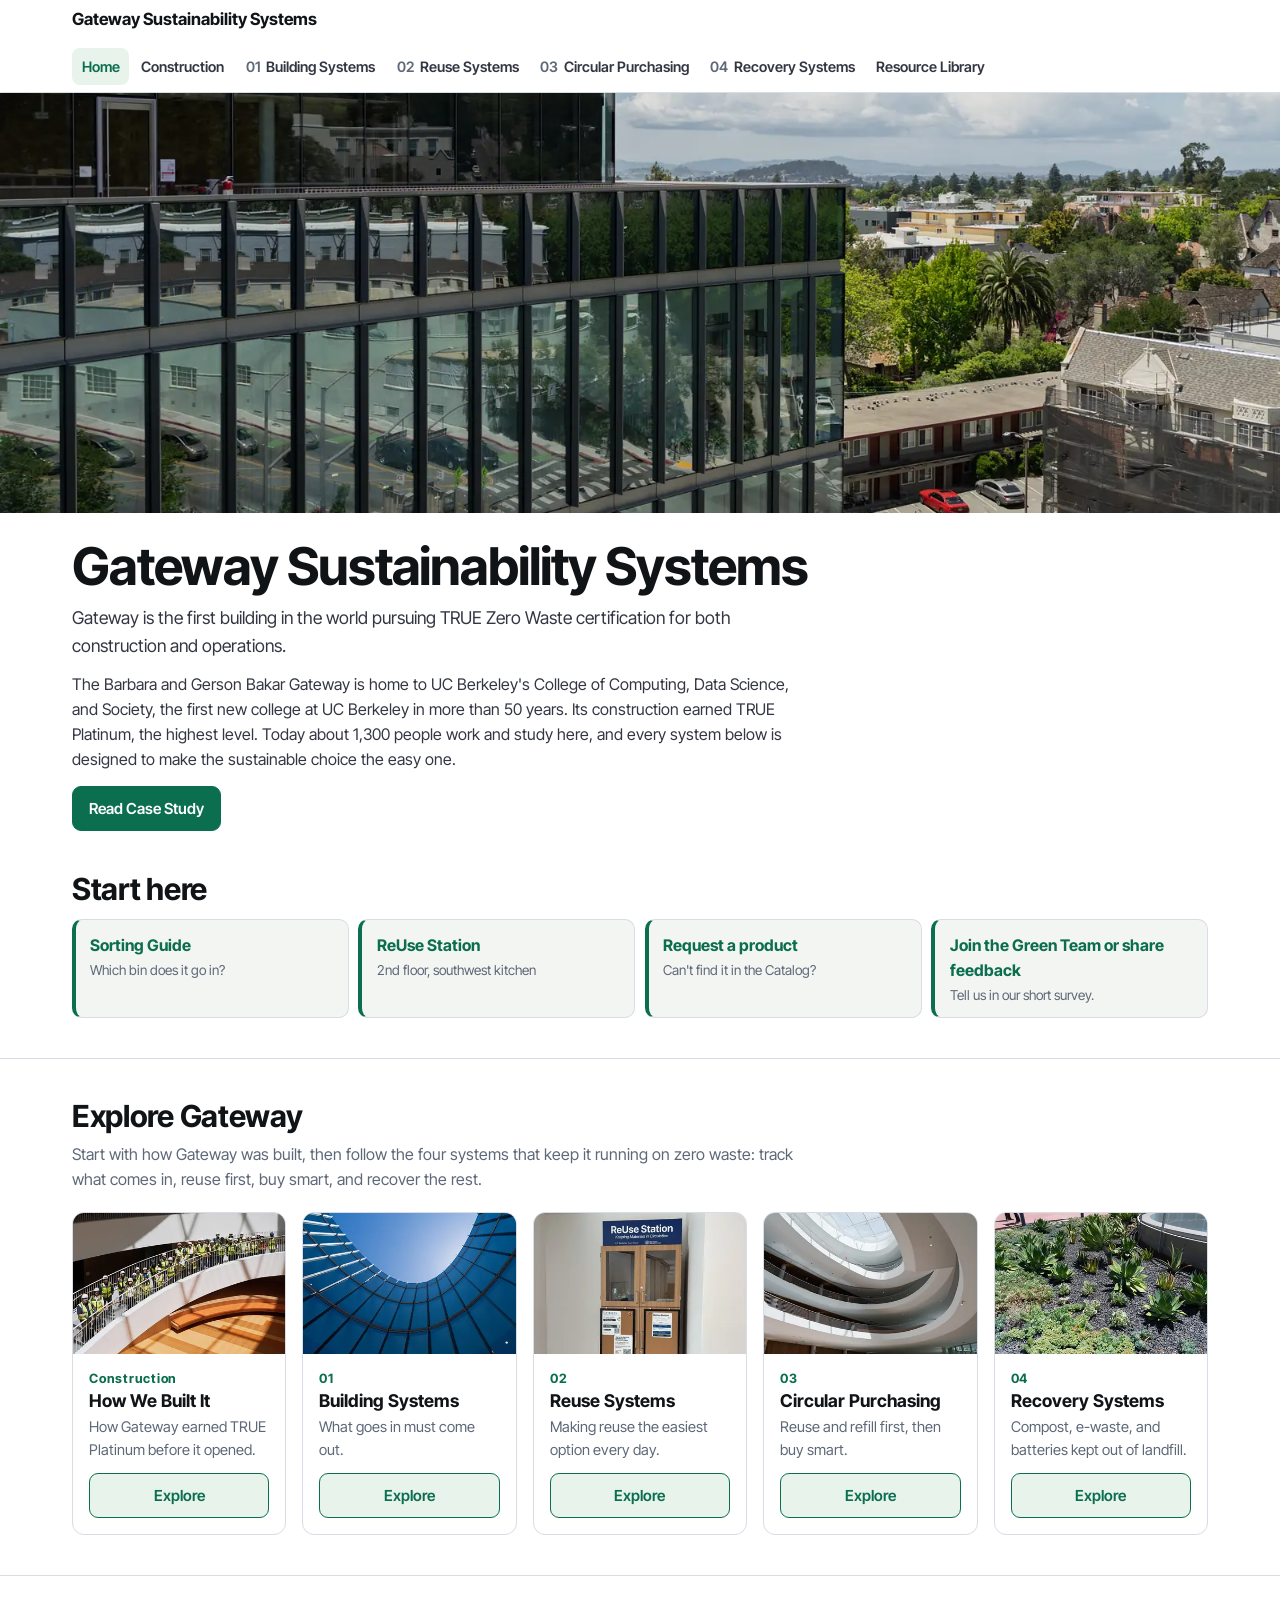
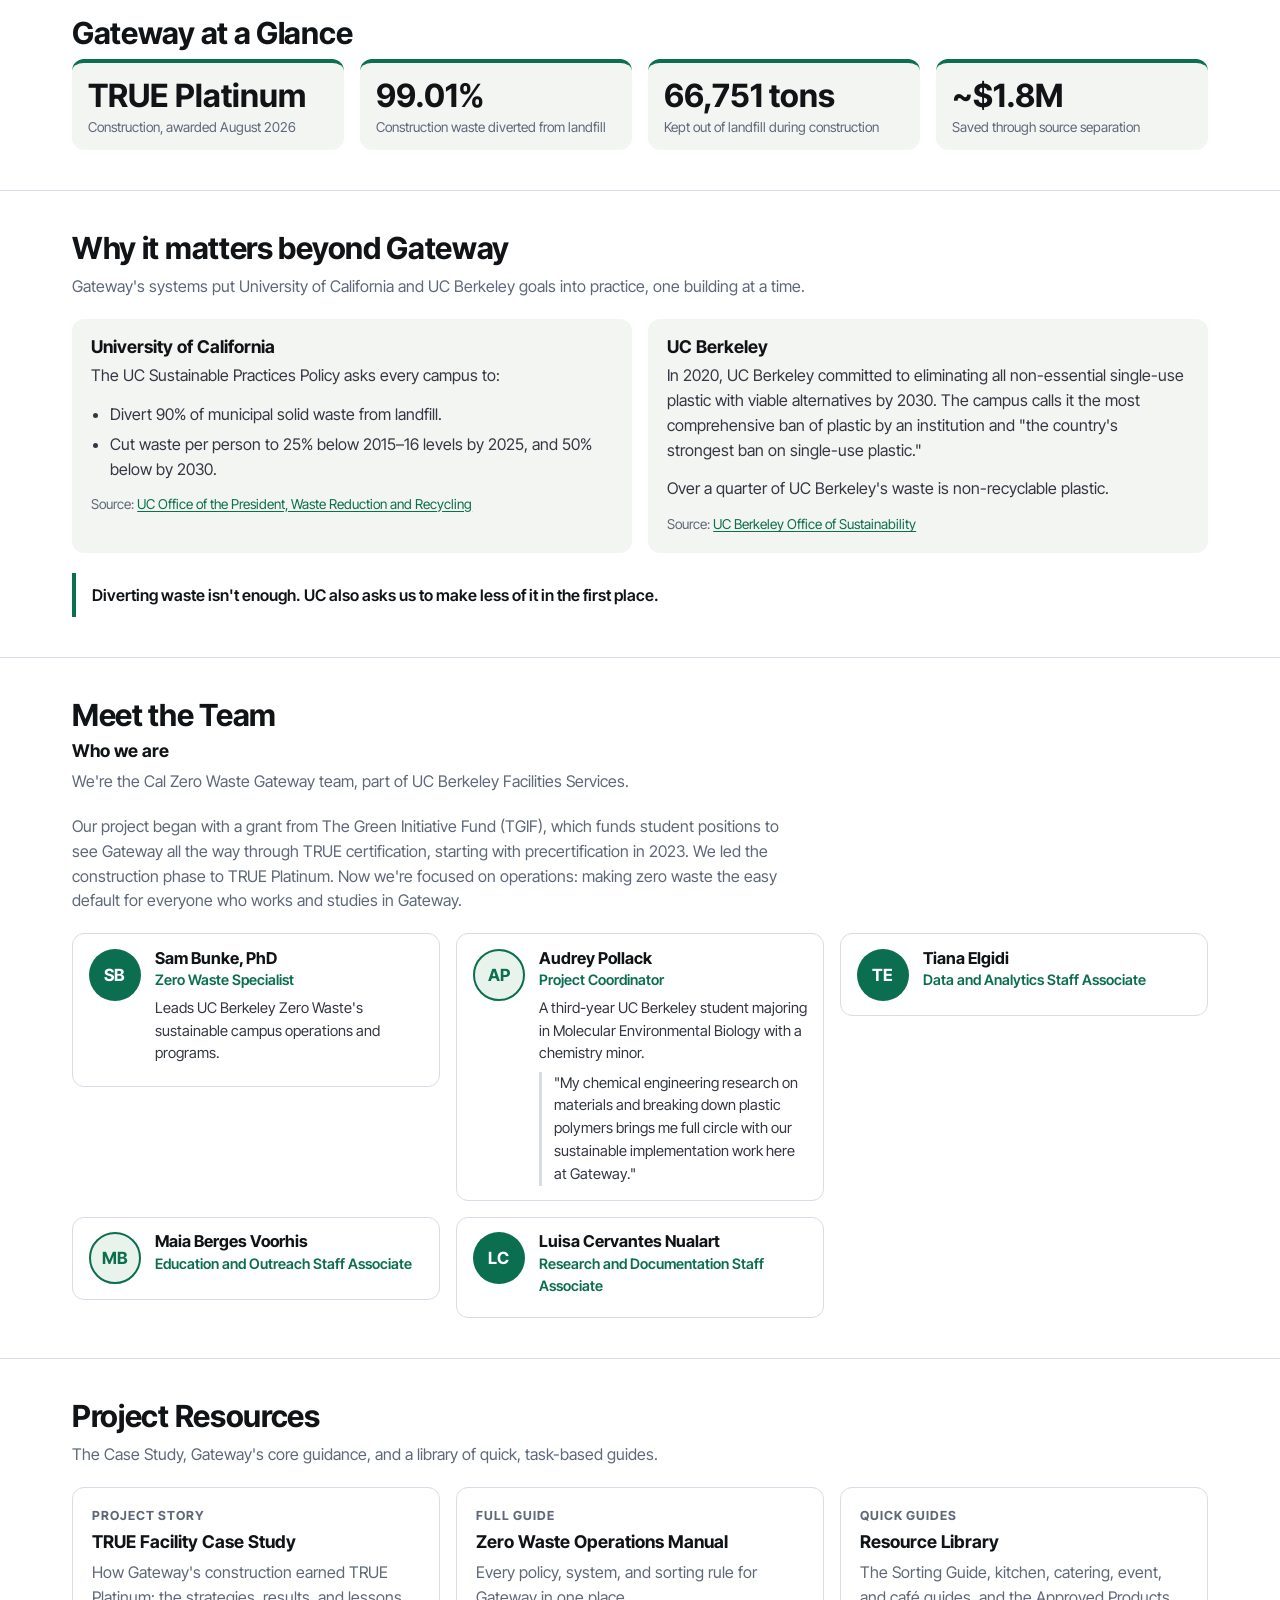
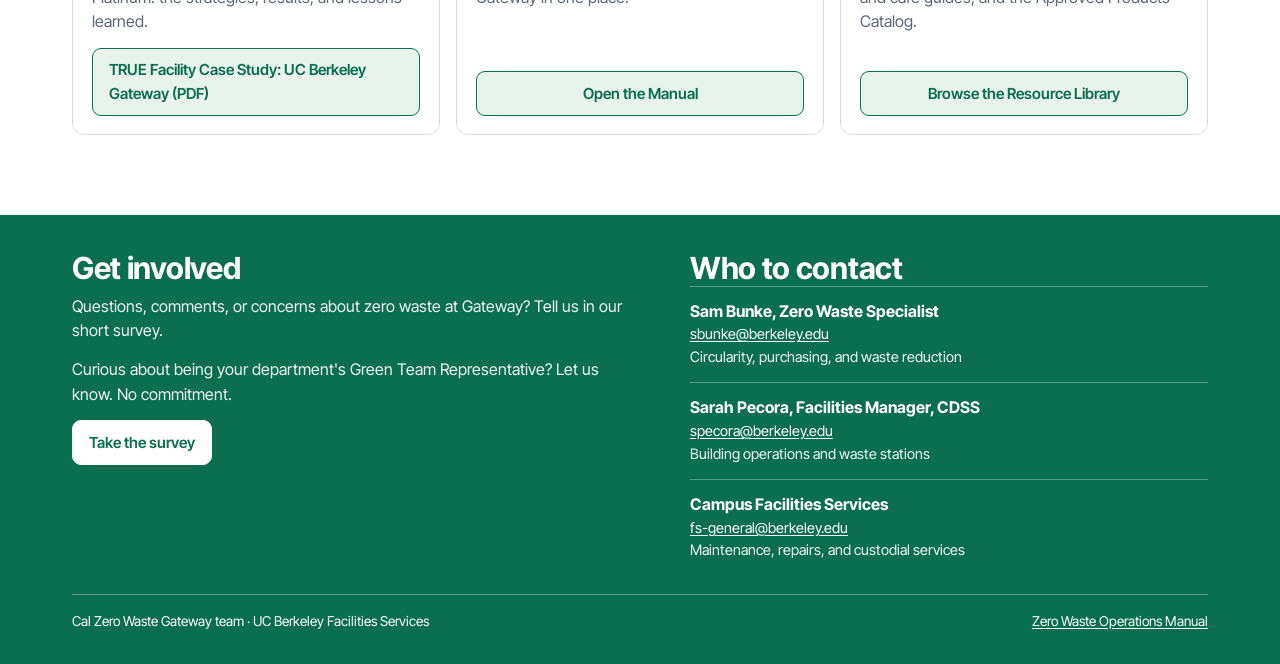
==== docs/index.html @ d1ce81a0 "Rename the Start here survey button to Join the Green Team or share feedback Co-Authored-By: Claude " ====
<!doctype html>
<html lang="en">
<head>
  <meta charset="utf-8">
  <meta name="viewport" content="width=device-width, initial-scale=1">
  <title>Gateway Sustainability Systems | UC Berkeley</title>
  <meta name="description" content="How Gateway, home of UC Berkeley's College of Computing, Data Science, and Society, is pursuing TRUE Zero Waste certification for construction and operations.">
  <link rel="preconnect" href="https://fonts.googleapis.com">
  <link rel="preconnect" href="https://fonts.gstatic.com" crossorigin>
  <link rel="stylesheet" href="https://fonts.googleapis.com/css2?family=Inter+Tight:wght@400;600;700&display=swap">
  <link rel="stylesheet" href="assets/css/site.css">
  <link rel="preload" as="image" href="assets/img/home-hero-800.webp" imagesrcset="assets/img/home-hero-800.webp 800w, assets/img/home-hero-1600.webp 1600w" imagesizes="100vw">
  <link rel="icon" href="assets/icons/icon-32.png" sizes="32x32" type="image/png">
  <link rel="apple-touch-icon" href="assets/icons/apple-touch-icon.png">
  <meta property="og:type" content="website">
  <meta property="og:site_name" content="Gateway Sustainability Systems">
  <meta property="og:title" content="Gateway Sustainability Systems | UC Berkeley">
  <meta property="og:description" content="How Gateway, home of UC Berkeley's College of Computing, Data Science, and Society, is pursuing TRUE Zero Waste certification for construction and operations.">
  <meta property="og:url" content="https://ucberkeleyzerowaste.github.io/gateway-dashboard/">
  <meta property="og:image" content="https://ucberkeleyzerowaste.github.io/gateway-dashboard/assets/img/home-hero-og.jpg">
  <meta name="twitter:card" content="summary_large_image">
</head>
<body data-root="" data-page="home">
  <noscript><p class="wrap"><a href="construction.html">Construction</a> · <a href="building-systems.html">01 Building Systems</a> · <a href="reuse.html">02 Reuse Systems</a> · <a href="circular-purchasing.html">03 Circular Purchasing</a> · <a href="recovery.html">04 Recovery Systems</a> · <a href="resources/index.html">Resource Library</a></p></noscript>

  <main id="main">

    <!-- 1. Hero + intro -->
    <section aria-labelledby="page-title">
      <img class="hero-img"
           src="assets/img/home-hero-800.webp"
           srcset="assets/img/home-hero-800.webp 800w, assets/img/home-hero-1600.webp 1600w"
           sizes="100vw" width="1600" height="1067" fetchpriority="high"
           alt="Gateway's glass curtainwall facade reflecting the street below, with Berkeley rooftops and the hills in the distance.">
      <div class="wrap hero-text">
        <h1 id="page-title">Gateway Sustainability Systems</h1>
        <p class="lede">Gateway is the first building in the world pursuing TRUE Zero Waste certification for both construction and operations.</p>
        <details class="fold fold-plain" data-open-desktop>
          <summary>About Gateway</summary>
          <p>The Barbara and Gerson Bakar Gateway is home to UC Berkeley's College of Computing, Data Science, and Society, the first new college at UC Berkeley in more than 50 years. Its construction earned TRUE Platinum, the highest level. Today about 1,300 people work and study here, and every system below is designed to make the sustainable choice the easy one.</p>
        </details>
        <p class="hero-actions"><a class="btn btn-solid" href="assets/Gateway_TRUE_Case_Study.pdf" target="_blank" rel="noopener">Read Case Study<span class="sr-only">: TRUE Facility Case Study: UC Berkeley Gateway (PDF), opens in a new tab</span></a></p>
      </div>
    </section>

    <!-- 1b. Start here -->
    <section class="section section-tight" aria-labelledby="start">
      <div class="wrap">
        <h2 id="start">Start here</h2>
        <ul class="quick-grid">
          <li><a class="quick" href="resources/sorting-guide.html"><strong>Sorting Guide</strong><span>Which bin does it go in?</span></a></li>
          <li><a class="quick" href="reuse.html#stations"><strong>ReUse Station</strong><span>2nd floor, southwest kitchen</span></a></li>
          <li><a class="quick" href="https://docs.google.com/forms/d/e/1FAIpQLSd6228-0VySoiQXMYRLDfUz7obqbrjYKIy6qmNrcVp3NFGGow/viewform"><strong>Request a product</strong><span>Can't find it in the Catalog?</span></a></li>
          <li><a class="quick" href="https://docs.google.com/forms/d/1glC-AHEhuP3i5ERi-KG0GDzeFtqlSm39Vx3mVZaOjQc/viewform"><strong>Join the Green Team or share feedback</strong><span>Tell us in our short survey.</span></a></li>
        </ul>
      </div>
    </section>

    <!-- 2. Construction + the four operational systems -->
    <section class="section" aria-labelledby="explore">
      <div class="wrap">
        <h2 id="explore">Explore Gateway</h2>
        <p class="section-intro">Start with how Gateway was built, then follow the four systems that keep it running on zero waste: track what comes in, reuse first, buy smart, and recover the rest.</p>
        <ul class="cards cards-5">
          <li class="card card-system">
            <img class="card-img" src="assets/img/card-construction-400.webp" width="400" height="267" loading="lazy" decoding="async"
                 alt="Construction crew in hard hats and safety vests lining a curved interior stair at Gateway.">
            <div class="card-body">
              <span class="card-num">Construction</span>
              <h3>How We Built It</h3>
              <p>How Gateway earned TRUE Platinum before it opened.</p>
              <a class="btn btn-block" href="construction.html">Explore<span class="sr-only"> Construction</span></a>
            </div>
          </li>
          <li class="card card-system">
            <img class="card-img" src="assets/img/card-building-400.webp" width="400" height="267" loading="lazy" decoding="async"
                 alt="Looking up at Gateway's curved glass facade against a blue sky.">
            <div class="card-body">
              <span class="card-num">01</span>
              <h3>Building Systems</h3>
              <p>What goes in must come out.</p>
              <a class="btn btn-block" href="building-systems.html">Explore<span class="sr-only"> Building Systems</span></a>
            </div>
          </li>
          <li class="card card-system">
            <img class="card-img" src="assets/img/card-reuse-station-400.webp" width="400" height="267" loading="lazy" decoding="async"
                 alt="Gateway's ReUse Station: a wooden cabinet with glass doors under a blue ReUse Station sign.">
            <div class="card-body">
              <span class="card-num">02</span>
              <h3>Reuse Systems</h3>
              <p>Making reuse the easiest option every day.</p>
              <a class="btn btn-block" href="reuse.html">Explore<span class="sr-only"> Reuse Systems</span></a>
            </div>
          </li>
          <li class="card card-system">
            <img class="card-img" src="assets/img/card-purchasing-400.webp" width="400" height="267" loading="lazy" decoding="async"
                 alt="Gateway's curving interior balconies beneath a skylight.">
            <div class="card-body">
              <span class="card-num">03</span>
              <h3>Circular Purchasing</h3>
              <p>Reuse and refill first, then buy smart.</p>
              <a class="btn btn-block" href="circular-purchasing.html">Explore<span class="sr-only"> Circular Purchasing</span></a>
            </div>
          </li>
          <li class="card card-system">
            <img class="card-img" src="assets/img/card-recovery-400.webp" width="400" height="267" loading="lazy" decoding="async"
                 alt="Drought-tolerant agaves and succulents planted in dark gravel outside Gateway.">
            <div class="card-body">
              <span class="card-num">04</span>
              <h3>Recovery Systems</h3>
              <p>Compost, e-waste, and batteries kept out of landfill.</p>
              <a class="btn btn-block" href="recovery.html">Explore<span class="sr-only"> Recovery Systems</span></a>
            </div>
          </li>
        </ul>
      </div>
    </section>

    <!-- 3. Gateway at a Glance -->
    <section class="section" aria-labelledby="glance">
      <div class="wrap">
        <h2 id="glance">Gateway at a Glance</h2>
        <ul class="metrics">
          <li class="metric">
            <span class="metric-value">TRUE Platinum</span>
            <span class="metric-label">Construction, awarded August 2026</span>
          </li>
          <li class="metric">
            <span class="metric-value">99.01%</span>
            <span class="metric-label">Construction waste diverted from landfill</span>
          </li>
          <li class="metric">
            <span class="metric-value">66,751 tons</span>
            <span class="metric-label">Kept out of landfill during construction</span>
          </li>
          <li class="metric">
            <span class="metric-value">~$1.8M</span>
            <span class="metric-label">Saved through source separation</span>
          </li>
        </ul>
      </div>
    </section>

    <!-- 4. Why it matters beyond Gateway -->
    <section class="section" aria-labelledby="beyond">
      <div class="wrap">
        <h2 id="beyond">Why it matters beyond Gateway</h2>
        <p class="section-intro">Gateway's systems put University of California and UC Berkeley goals into practice, one building at a time.</p>
        <div class="panel-grid">
          <details class="panel fold" data-open-desktop>
            <summary><h3>University of California</h3><span class="fold-hint">Divert 90% and make less waste</span></summary>
            <p>The UC Sustainable Practices Policy asks every campus to:</p>
            <ul>
              <li>Divert 90% of municipal solid waste from landfill.</li>
              <li>Cut waste per person to 25% below 2015–16 levels by 2025, and 50% below by 2030.</li>
            </ul>
            <p class="source">Source: <a href="https://ucop.edu/sustainability/policy-areas/waste-reduction-and-recycling/index.html">UC Office of the President, Waste Reduction and Recycling</a></p>
          </details>
          <details class="panel fold" data-open-desktop>
            <summary><h3>UC Berkeley</h3><span class="fold-hint">Phasing out single-use plastic by 2030</span></summary>
            <p>In 2020, UC Berkeley committed to eliminating all non-essential single-use plastic with viable alternatives by 2030. The campus calls it the most comprehensive ban of plastic by an institution and "the country's strongest ban on single-use plastic."</p>
            <p>Over a quarter of UC Berkeley's waste is non-recyclable plastic.</p>
            <p class="source">Source: <a href="https://sustainability.berkeley.edu/news/university-california-berkeley-leads-way-country%E2%80%99s-strongest-single-use-plastic-ban">UC Berkeley Office of Sustainability</a></p>
          </details>
        </div>
        <p class="pull">Diverting waste isn't enough. UC also asks us to make less of it in the first place.</p>
      </div>
    </section>

    <!-- 5. Meet the Team -->
    <section class="section" aria-labelledby="team">
      <div class="wrap">
        <h2 id="team">Meet the Team</h2>
        <h3>Who we are</h3>
        <p class="section-intro team-lead">We're the Cal Zero Waste Gateway team, part of UC Berkeley Facilities Services.</p>
        <details class="fold fold-plain" data-open-desktop>
          <summary>Our story</summary>
          <p class="section-intro">Our project began with a grant from The Green Initiative Fund (TGIF), which funds student positions to see Gateway all the way through TRUE certification, starting with precertification in 2023. We led the construction phase to TRUE Platinum. Now we're focused on operations: making zero waste the easy default for everyone who works and studies in Gateway.</p>
        </details>
        <ul class="team" tabindex="0" aria-label="Team members (scrolls sideways on small screens)">
          <li class="person">
            <div class="avatar" role="img" aria-label="Initials avatar for Sam Bunke">SB</div>
            <div>
              <h3>Sam Bunke, PhD</h3>
              <p class="role">Zero Waste Specialist</p>
              <p>Leads UC Berkeley Zero Waste's sustainable campus operations and programs.</p>
            </div>
          </li>
          <li class="person">
            <div class="avatar" role="img" aria-label="Initials avatar for Audrey Pollack">AP</div>
            <div>
              <h3>Audrey Pollack</h3>
              <p class="role">Project Coordinator</p>
              <p>A third-year UC Berkeley student majoring in Molecular Environmental Biology with a chemistry minor.</p>
              <blockquote>"My chemical engineering research on materials and breaking down plastic polymers brings me full circle with our sustainable implementation work here at Gateway."</blockquote>
            </div>
          </li>
          <li class="person">
            <div class="avatar" role="img" aria-label="Initials avatar for Tiana Elgidi">TE</div>
            <div>
              <h3>Tiana Elgidi</h3>
              <p class="role">Data and Analytics Staff Associate</p>
            </div>
          </li>
          <li class="person">
            <div class="avatar" role="img" aria-label="Initials avatar for Maia Berges Voorhis">MB</div>
            <div>
              <h3>Maia Berges Voorhis</h3>
              <p class="role">Education and Outreach Staff Associate</p>
            </div>
          </li>
          <li class="person">
            <div class="avatar" role="img" aria-label="Initials avatar for Luisa Cervantes Nualart">LC</div>
            <div>
              <h3>Luisa Cervantes Nualart</h3>
              <p class="role">Research and Documentation Staff Associate</p>
            </div>
          </li>
        </ul>
      </div>
    </section>

    <!-- 6. Project Resources -->
    <section class="section" aria-labelledby="resources">
      <div class="wrap">
        <h2 id="resources">Project Resources</h2>
        <p class="section-intro">The Case Study, Gateway's core guidance, and a library of quick, task-based guides.</p>
        <div class="panel-grid panel-grid-3">
          <div class="resource">
            <span class="eyebrow">Project story</span>
            <h3>TRUE Facility Case Study</h3>
            <p>How Gateway's construction earned TRUE Platinum: the strategies, results, and lessons learned.</p>
            <a class="btn btn-block" href="assets/Gateway_TRUE_Case_Study.pdf" target="_blank" rel="noopener">TRUE Facility Case Study: UC Berkeley Gateway (PDF)<span class="sr-only"> (opens in a new tab)</span></a>
          </div>
          <div class="resource">
            <span class="eyebrow">Full guide</span>
            <h3>Zero Waste Operations Manual</h3>
            <p>Every policy, system, and sorting rule for Gateway in one place.</p>
            <a class="btn btn-block" href="https://docs.google.com/presentation/d/1j3IVyxEG0aGZXlMy2ydaw6Dh-32Yhf_N/present">Open the Manual<span class="sr-only"> (Google Slides)</span></a>
          </div>
          <div class="resource">
            <span class="eyebrow">Quick guides</span>
            <h3>Resource Library</h3>
            <p>The Sorting Guide, kitchen, catering, event, and café guides, and the Approved Products Catalog.</p>
            <a class="btn btn-block" href="resources/index.html">Browse the Resource Library</a>
          </div>
        </div>
      </div>
    </section>

  </main>

  <script src="assets/js/site.js"></script>
  <script data-goatcounter="https://gatewayzerowaste.goatcounter.com/count" async src="https://gc.zgo.at/count.js"></script>
</body>
</html>
---- docs/assets/css/site.css ----
/* Gateway Sustainability Systems: shared styles for every page.
   One font (Inter Tight) and the existing site palette only. */

:root {
  --green: #0B6E4F;          /* primary: headings accents, buttons, links */
  --green-mid: #3F8F43;      /* accent: borders and rules only (not small text) */
  --green-tint: #E8F3EC;     /* button fills, highlight backgrounds */
  --surface: #F3F5F2;        /* soft panels */
  --ink: #343743;            /* body text */
  --ink-strong: #111417;     /* large headings */
  --ink-muted: #5E6878;      /* secondary text (AA on white and on --surface) */
  --line: #D8DCE5;           /* hairlines and card borders */
  --white: #FFFFFF;

  --radius: 12px;
  --gutter: 16px;
  --max: 1200px;
  --font: "Inter Tight", system-ui, -apple-system, "Segoe UI", Arial, sans-serif;
}

*, *::before, *::after { box-sizing: border-box; }

html { -webkit-text-size-adjust: 100%; }

body {
  margin: 0;
  background: var(--white);
  color: var(--ink);
  font-family: var(--font);
  font-size: 1rem;
  line-height: 1.55;
}

img { max-width: 100%; height: auto; display: block; }

a { color: var(--green); text-underline-offset: 2px; }
a:hover { text-decoration-thickness: 2px; }

:focus-visible {
  outline: 3px solid var(--green);
  outline-offset: 2px;
  border-radius: 4px;
}

h1, h2, h3 { color: var(--ink-strong); line-height: 1.15; margin: 0 0 0.5rem; }
h1 { font-size: clamp(2rem, 6vw, 3.25rem); font-weight: 700; letter-spacing: -0.02em; }
h2 { font-size: clamp(1.45rem, 3.6vw, 1.9rem); font-weight: 700; letter-spacing: -0.01em; }
h3 { font-size: 1.1rem; font-weight: 700; }
p { margin: 0 0 0.85rem; }

.sr-only {
  position: absolute; width: 1px; height: 1px; padding: 0; margin: -1px;
  overflow: hidden; clip: rect(0, 0, 0, 0); white-space: nowrap; border: 0;
}

.skip-link {
  position: absolute; left: var(--gutter); top: -100px; z-index: 100;
  background: var(--green); color: var(--white); padding: 0.6rem 1rem;
  border-radius: 8px; font-weight: 600;
}
.skip-link:focus { top: 0.5rem; }

.wrap { max-width: var(--max); margin: 0 auto; padding: 0 var(--gutter); }
@media (min-width: 768px) { .wrap { padding: 0 2rem; } }

.section { padding: 2.5rem 0; }
.section + .section { border-top: 1px solid var(--line); }
.section-intro { color: var(--ink-muted); max-width: 46rem; margin-bottom: 1.25rem; }
.eyebrow {
  display: block; font-size: 0.78rem; font-weight: 700; letter-spacing: 0.08em;
  text-transform: uppercase; color: var(--ink-muted); margin-bottom: 0.4rem;
}

/* ---------- Header and navigation ---------- */

.site-header {
  position: sticky; top: 0; z-index: 50;
  background: var(--white);
  border-bottom: 1px solid var(--line);
}
.site-header .wrap {
  display: flex; align-items: center; justify-content: space-between;
  min-height: 60px; gap: 1rem;
}
.brand {
  display: flex; align-items: center; gap: 0.55rem;
  font-weight: 700; font-size: 1.05rem; color: var(--ink-strong); text-decoration: none;
}
@media (max-width: 380px) { .brand { font-size: 0.95rem; } }
.nav-toggle {
  display: inline-flex; align-items: center; gap: 0.4rem;
  font: inherit; font-weight: 600; font-size: 0.95rem;
  background: var(--green); color: var(--white);
  border: 0; border-radius: 8px; padding: 0.5rem 0.85rem; cursor: pointer;
}
.nav-toggle svg { width: 18px; height: 18px; }
.site-nav ul { list-style: none; margin: 0; padding: 0; }
.site-nav a {
  display: block; text-decoration: none; color: var(--ink);
  font-weight: 600; font-size: 0.95rem; border-radius: 8px;
}
.site-nav a[aria-current="page"] { color: var(--green); background: var(--green-tint); }
.site-nav a:hover { color: var(--green); }
.nav-num { color: var(--ink-muted); font-weight: 600; margin-right: 0.35rem; }

@media (max-width: 1199px) {
  .site-nav {
    display: none; position: absolute; left: 0; right: 0; top: 100%;
    background: var(--white); border-bottom: 1px solid var(--line);
    box-shadow: 0 12px 24px rgba(17, 20, 23, 0.08);
  }
  .site-nav.is-open { display: block; }
  .site-nav ul { padding: 0.5rem var(--gutter) 1rem; }
  .site-nav a { padding: 0.75rem 0.75rem; }
}
@media (min-width: 1200px) {
  .nav-toggle { display: none; }
  .site-nav a, .brand { white-space: nowrap; }
  .site-header .wrap { flex-wrap: wrap; padding-top: 0.4rem; padding-bottom: 0.4rem; }
  .site-nav ul { display: flex; flex-wrap: wrap; gap: 0.15rem; }
  .site-nav a { padding: 0.45rem 0.6rem; font-size: 0.9rem; }
}

/* ---------- Buttons ---------- */

.btn {
  display: inline-flex; align-items: center; justify-content: center; gap: 0.35rem;
  font: inherit; font-weight: 600; font-size: 0.95rem; text-decoration: none;
  padding: 0.6rem 1rem; border-radius: 9px; cursor: pointer;
  background: var(--green-tint); color: var(--green); border: 1px solid var(--green);
}
.btn:hover { background: var(--green); color: var(--white); }
.btn-solid { background: var(--green); color: var(--white); }
.btn-solid:hover { background: #095C42; }
.btn-block { display: flex; width: 100%; }

/* ---------- Home hero (full-bleed, no border or rounding) ---------- */

.hero-img {
  width: 100%; height: 210px; object-fit: cover; object-position: center 40%;
  border-radius: 0;
}
@media (min-width: 768px) { .hero-img { height: 420px; } }
.hero-text { padding-top: 1.5rem; padding-bottom: 0.5rem; }
.hero-text .lede { font-size: 1.1rem; max-width: 46rem; }
.hero-text p { max-width: 46rem; }

/* ---------- Metrics (2x2 on mobile, 4 across on desktop) ---------- */

.metrics {
  display: grid; grid-template-columns: 1fr 1fr; gap: 0.75rem;
  margin: 0; padding: 0; list-style: none;
}
@media (min-width: 768px) { .metrics { grid-template-columns: repeat(4, 1fr); gap: 1rem; } }
.metric {
  background: var(--surface); border-radius: var(--radius);
  padding: 0.9rem 1rem; border-top: 4px solid var(--green);
}
.metric-value {
  display: block; font-size: clamp(1.35rem, 5vw, 2rem); font-weight: 700;
  line-height: 1.15; color: var(--ink-strong);
}
.metric-label { display: block; font-size: 0.85rem; color: var(--ink-muted); margin-top: 0.2rem; line-height: 1.35; }

/* ---------- System cards ---------- */

.cards { display: grid; gap: 0.75rem; margin: 0; padding: 0; list-style: none; }
@media (min-width: 640px) { .cards { grid-template-columns: repeat(2, 1fr); gap: 1rem; } }
@media (min-width: 1024px) { .cards-5 { grid-template-columns: repeat(5, 1fr); } }

.card {
  background: var(--white); border: 1px solid var(--line); border-radius: var(--radius);
  overflow: hidden; display: flex; flex-direction: column;
}
.card-img { aspect-ratio: 3 / 2; width: 100%; object-fit: cover; }
.card-body { padding: 0.9rem 1rem 1rem; display: flex; flex-direction: column; flex: 1; }
.card-num { font-size: 0.8rem; font-weight: 700; letter-spacing: 0.06em; color: var(--green); }
.card h3 { margin: 0.15rem 0 0.3rem; }
.card p { color: var(--ink-muted); font-size: 0.92rem; margin-bottom: 0.75rem; flex: 1; }

/* Compact system cards on phones: no photo, tight spacing, green accent edge. */
@media (max-width: 639px) {
  .card-system { border-left: 4px solid var(--green); }
  .card-system:nth-child(even) { border-left-color: var(--green-mid); }
  .card-system .card-img { display: none; }
  .card-system .card-body { padding: 0.7rem 0.85rem 0.8rem; }
  .card-system h3 { margin: 0.05rem 0 0.1rem; font-size: 1rem; }
  .card-system p { margin-bottom: 0.5rem; font-size: 0.86rem; }
  .card-system .btn { padding: 0.45rem 0.8rem; }
}


/* ---------- Text panels ---------- */

.panel-grid { display: grid; gap: 1rem; }
@media (min-width: 768px) { .panel-grid { grid-template-columns: repeat(2, 1fr); } }
.panel {
  background: var(--surface); border-radius: var(--radius); padding: 1.1rem 1.2rem;
}
.panel h3 { margin-bottom: 0.4rem; }
.panel ul { margin: 0 0 0.75rem; padding-left: 1.2rem; }
.panel li { margin-bottom: 0.35rem; }
.source { font-size: 0.85rem; color: var(--ink-muted); margin: 0; }

.pull {
  border-left: 4px solid var(--green); padding: 0.6rem 0 0.6rem 1rem; margin: 1.25rem 0 0;
  font-weight: 600; color: var(--ink-strong); max-width: 46rem;
}

/* ---------- Callouts: The Science, Current Wins, What you can do ---------- */

.callout {
  border: 1px solid var(--line); border-left: 4px solid var(--green);
  background: var(--white); border-radius: var(--radius);
  padding: 0.95rem 1.1rem; margin: 1.25rem 0;
}
.callout-label {
  display: flex; align-items: center; gap: 0.45rem;
  font-size: 0.8rem; font-weight: 700; letter-spacing: 0.06em; text-transform: uppercase;
  color: var(--green); margin-bottom: 0.35rem;
}
.callout-label svg { width: 18px; height: 18px; flex: none; }
.callout p:last-child, .callout ul:last-child { margin-bottom: 0; }
.callout .source { margin-top: 0.4rem; }
.callout-science { background: var(--surface); }
.callout-wins { background: var(--green-tint); border-left-color: var(--green); }
.callout-action { border-left-color: var(--green-mid); }
.status {
  display: inline-block; font-size: 0.75rem; font-weight: 700; color: var(--ink-muted);
  border: 1px solid var(--line); border-radius: 999px; padding: 0.05rem 0.5rem; margin-left: 0.3rem;
  background: var(--white); vertical-align: 1px;
}

/* ---------- Team ---------- */

.team { display: grid; align-items: start; gap: 0.75rem; margin: 1rem 0 0; padding: 0; list-style: none; }
@media (min-width: 640px) { .team { grid-template-columns: repeat(2, 1fr); gap: 1rem; } }
@media (min-width: 1024px) { .team { grid-template-columns: repeat(3, 1fr); } }
.person {
  display: flex; gap: 0.85rem; align-items: flex-start;
  border: 1px solid var(--line); border-radius: var(--radius); padding: 0.9rem 1rem;
}
.avatar {
  flex: none; width: 52px; height: 52px; border-radius: 50%;
  background: var(--green); color: var(--white);
  display: grid; place-items: center; font-weight: 700; font-size: 1.05rem; letter-spacing: 0.02em;
}
.person:nth-child(even) .avatar { background: var(--green-tint); color: var(--green); border: 2px solid var(--green); }
.person h3 { margin: 0 0 0.1rem; font-size: 1.02rem; }
.person .role { font-weight: 600; color: var(--green); font-size: 0.9rem; margin-bottom: 0.35rem; }
.person p { font-size: 0.92rem; margin-bottom: 0.4rem; }
.person blockquote { margin: 0.4rem 0 0; padding-left: 0.75rem; border-left: 3px solid var(--line); font-size: 0.92rem; color: var(--ink); }

/* ---------- Resource cards ---------- */

.resource { border: 1px solid var(--line); border-radius: var(--radius); padding: 1.1rem 1.2rem; display: flex; flex-direction: column; }
.resource p { color: var(--ink-muted); flex: 1; }

/* ---------- Footer / Get Involved ---------- */

.site-footer { background: var(--green); color: var(--white); margin-top: 2.5rem; }
.site-footer a { color: var(--white); }
.site-footer h2 { color: var(--white); }
.site-footer .wrap { padding-top: 2.25rem; padding-bottom: 2rem; }
.involved { display: grid; gap: 1.5rem; }
@media (min-width: 900px) { .involved { grid-template-columns: 1.1fr 1fr; gap: 3rem; } }
.involved p { color: rgba(255, 255, 255, 0.94); }
.site-footer .btn { background: var(--white); color: var(--green); border-color: var(--white); }
.site-footer .btn:hover { background: var(--green-tint); }
.site-footer :focus-visible { outline-color: var(--white); }
.contacts { list-style: none; margin: 0; padding: 0; display: grid; gap: 0.9rem; }
.contacts li { border-top: 1px solid rgba(255, 255, 255, 0.3); padding-top: 0.75rem; }
.contacts strong { display: block; }
.contacts span { display: block; font-size: 0.9rem; color: rgba(255, 255, 255, 0.94); }
.footer-base {
  border-top: 1px solid rgba(255, 255, 255, 0.3); margin-top: 2rem; padding-top: 1rem;
  font-size: 0.85rem; display: flex; flex-wrap: wrap; gap: 0.5rem 1.25rem; justify-content: space-between;
}

@media (prefers-reduced-motion: no-preference) {
  html { scroll-behavior: smooth; }
}

/* ---------- Collapsible sections (phones) ----------
   <details data-open-desktop> folds long text on phones and is opened
   by site.js on wider screens, where the toggle is hidden. */

.fold > summary {
  list-style: none; cursor: pointer;
  display: flex; align-items: center; justify-content: space-between; gap: 0.75rem;
}
.fold > summary::-webkit-details-marker { display: none; }
.fold > summary::after {
  content: ""; flex: none; width: 9px; height: 9px; margin-right: 4px;
  border-right: 2px solid var(--green); border-bottom: 2px solid var(--green);
  transform: rotate(45deg) translateY(-3px); transition: transform 0.15s;
}
.fold[open] > summary::after { transform: rotate(-135deg) translateY(-2px); }
.fold > summary h2, .fold > summary h3 { margin: 0; }
.fold-hint { display: block; font-size: 0.86rem; color: var(--ink-muted); font-weight: 400; margin-top: 0.15rem; }
.fold > summary > :first-child { flex: 1; }
.panel.fold > summary { display: grid; grid-template-columns: 1fr auto; }
.panel.fold > summary h3 { grid-column: 1; }
.panel.fold > summary .fold-hint { grid-column: 1; }
.panel.fold > summary::after { grid-column: 2; grid-row: 1 / span 2; align-self: center; }
.panel.fold[open] > summary { margin-bottom: 0.5rem; }
.fold-plain > summary {
  justify-content: flex-start; color: var(--green); font-weight: 600; font-size: 0.95rem;
  padding: 0.25rem 0; margin-bottom: 0.5rem;
}
.fold-plain > summary > :first-child { flex: none; }
.site-footer .fold > summary::after { border-color: var(--white); }

@media (min-width: 768px) {
  .js .fold[data-open-desktop] > summary { pointer-events: none; cursor: default; }
  .js .fold[data-open-desktop] > summary::after,
  .js .fold[data-open-desktop] .fold-hint,
  .js .fold-plain[data-open-desktop] > summary { display: none; }
  .js .panel.fold[data-open-desktop] > summary { margin-bottom: 0.4rem; }
}

/* ---------- Phone density ---------- */

@media (max-width: 639px) {
  .section { padding: 1.6rem 0; }
  h2 { margin-bottom: 0.35rem; }
  .section-intro { font-size: 0.95rem; margin-bottom: 0.9rem; }
  .hero-img { height: 180px; }
  .hero-text { padding-top: 1.1rem; padding-bottom: 0; }
  .hero-text .lede { font-size: 1.02rem; margin-bottom: 0.4rem; }
  .metric { padding: 0.7rem 0.8rem; }

  /* System cards become single rows: text on the left, Explore on the right. */
  .cards { gap: 0.5rem; }
  .card-system .card-body {
    display: grid; grid-template-columns: 1fr auto; column-gap: 0.75rem; align-items: center;
    padding: 0.6rem 0.75rem;
  }
  .card-system .card-num, .card-system h3, .card-system p { grid-column: 1; }
  .card-system p { margin: 0; }
  .card-system .btn { grid-column: 2; grid-row: 1 / span 3; width: auto; padding: 0.45rem 0.85rem; }

  .panel-grid { gap: 0.6rem; }
  .panel { padding: 0.85rem 0.95rem; }
  .pull { margin-top: 0.9rem; font-size: 0.95rem; }

  /* Team scrolls sideways so the section stays one card tall. */
  .team-lead { margin-bottom: 0.25rem; }
  .team {
    display: flex; align-items: flex-start; gap: 0.6rem; overflow-x: auto; scroll-snap-type: x mandatory;
    margin: 0.75rem calc(-1 * var(--gutter)) 0; padding: 0 var(--gutter) 0.5rem;
    scroll-padding: 0 var(--gutter);
  }
  .person { flex: 0 0 82%; scroll-snap-align: start; padding: 0.8rem 0.85rem; }

  .resource { padding: 0.85rem 0.95rem; }
  .resource .eyebrow { display: none; }
  .resource p { font-size: 0.9rem; margin-bottom: 0.6rem; }

  .site-footer { margin-top: 1.5rem; }
  .site-footer .wrap { padding-top: 1.6rem; padding-bottom: 1.4rem; }
  .involved { gap: 1rem; }
  .footer-base { margin-top: 1.25rem; }
}

/* ---------- Content pages ---------- */

.subnav-label { font-size: 0.85rem; font-weight: 700; color: var(--green); letter-spacing: 0.04em; display: block; margin-bottom: 0.25rem; }
.split { display: grid; gap: 1rem; align-items: start; }
@media (min-width: 900px) { .split { grid-template-columns: 1fr 1fr; gap: 1.75rem; } .split-wide { grid-template-columns: 1.4fr 1fr; } }
.photo { border-radius: var(--radius); width: 100%; object-fit: cover; }
.photo-caption { font-size: 0.85rem; color: var(--ink-muted); margin-top: 0.4rem; }
.facts { list-style: none; margin: 0; padding: 0; display: grid; gap: 0.5rem; }
.facts li { padding-left: 1.1rem; position: relative; }
.facts li::before { content: ""; position: absolute; left: 0; top: 0.6em; width: 6px; height: 6px; border-radius: 50%; background: var(--green); }
.stat-inline { display: block; font-size: 1.6rem; font-weight: 700; color: var(--ink-strong); line-height: 1.1; }
.stat-inline-label { display: block; font-size: 0.85rem; color: var(--ink-muted); margin-bottom: 0.6rem; }
.mini-grid { display: grid; gap: 0.6rem; }
@media (min-width: 640px) { .mini-grid { grid-template-columns: repeat(2, 1fr); } }
@media (min-width: 1024px) { .mini-grid-4 { grid-template-columns: repeat(4, 1fr); } .mini-grid-3 { grid-template-columns: repeat(3, 1fr); } }
.mini { border: 1px solid var(--line); border-radius: var(--radius); padding: 0.85rem 0.95rem; }
.mini h3 { font-size: 1rem; margin-bottom: 0.25rem; }
.mini p, .mini li { font-size: 0.92rem; }
.mini p:last-child { margin-bottom: 0; }

/* Charts */
.chart-figure { margin: 0; border: 1px solid var(--line); border-radius: var(--radius); padding: 0.85rem 0.9rem 0.6rem; }
.chart-title { font-weight: 700; color: var(--ink-strong); font-size: 1.02rem; margin: 0; }
.chart-sub { font-size: 0.85rem; color: var(--ink-muted); margin: 0.1rem 0 0.3rem; }
.chart { width: 100%; min-height: 260px; }
.chart-figure figcaption { font-size: 0.88rem; color: var(--ink); margin-top: 0.35rem; }
.chart-fallback { font-size: 0.9rem; color: var(--ink-muted); padding: 1rem 0; }
.data-table { width: 100%; border-collapse: collapse; font-size: 0.88rem; margin-top: 0.5rem; }
.data-table th, .data-table td { text-align: left; padding: 0.35rem 0.4rem; border-bottom: 1px solid var(--line); }
.data-table td.num, .data-table th.num { text-align: right; font-variant-numeric: tabular-nums; }
.table-fold > summary { font-size: 0.88rem; font-weight: 600; color: var(--green); padding: 0.35rem 0; justify-content: flex-start; }
.table-fold > summary > :first-child { flex: none; }
.table-scroll { max-height: 320px; overflow: auto; }

@media (max-width: 639px) {
  .chart { min-height: 230px; }
  .chart-figure { padding: 0.7rem 0.6rem 0.5rem; }
  .stat-inline { font-size: 1.35rem; }
}
.fold-section { margin-top: 1.25rem; }
@media (max-width: 639px) {
  .photo { max-height: 210px; }
  .fold-section { margin-top: 0.9rem; }
}

/* ---------- Mass-balance flow diagram (Building Systems) ---------- */

.flow { display: grid; gap: 0.6rem; align-items: center; margin: 0.5rem 0 0; }
@media (min-width: 900px) { .flow { grid-template-columns: 1fr auto 0.8fr auto 1.25fr; gap: 0.9rem; } }
.flow-col { border: 1px solid var(--line); border-radius: var(--radius); padding: 0.8rem 0.9rem; }
.flow-col h3 { font-size: 0.82rem; font-weight: 700; letter-spacing: 0.06em; text-transform: uppercase; color: var(--green); margin-bottom: 0.45rem; }
.flow-list { list-style: none; margin: 0; padding: 0; display: grid; gap: 0.4rem; }
.flow-list li { background: var(--surface); border-radius: 8px; padding: 0.45rem 0.65rem; font-size: 0.93rem; line-height: 1.35; }
.flow-list li strong { display: block; color: var(--ink-strong); }
.flow-list li span { display: block; font-size: 0.84rem; color: var(--ink-muted); }
.flow-list li.flow-landfill { background: var(--white); border: 2px dashed var(--ink-muted); }
.flow-hub {
  background: var(--green); color: var(--white); border-radius: var(--radius);
  padding: 1rem; text-align: center; font-weight: 700; font-size: 1.15rem;
}
.flow-hub span { display: block; font-weight: 400; font-size: 0.86rem; margin-top: 0.2rem; color: rgba(255, 255, 255, 0.92); }
.flow-arrow { display: flex; justify-content: center; color: var(--green); }
.flow-arrow svg { width: 28px; height: 28px; transform: rotate(90deg); }
@media (min-width: 900px) { .flow-arrow svg { transform: none; } }
@media (max-width: 639px) {
  .flow { gap: 0.35rem; }
  .flow-list { grid-template-columns: 1fr 1fr; gap: 0.35rem; }
  .flow-list li { padding: 0.4rem 0.5rem; font-size: 0.88rem; }
  .flow-hub { padding: 0.7rem; }
}
.equation { font-weight: 600; color: var(--ink-strong); font-size: 1.02rem; }
.callout-grid { display: grid; gap: 0 1rem; }
@media (min-width: 900px) { .callout-grid { grid-template-columns: 1fr 1fr; } }

/* ---------- Step indicator (Reuse / Refill / Reorder) ---------- */

.steps { list-style: none; margin: 0.75rem 0 0.5rem; padding: 0; display: flex; align-items: flex-start; position: relative; z-index: 0; }
.steps li { flex: 1; text-align: center; position: relative; font-weight: 600; font-size: 0.92rem; color: var(--ink-muted); }
.steps li::before {
  content: attr(data-n); display: grid; place-items: center; margin: 0 auto 0.4rem;
  width: 44px; height: 44px; border-radius: 50%; background: var(--surface);
  border: 2px solid var(--line); color: var(--ink-muted); font-weight: 700; font-size: 1.05rem;
}
.steps li + li::after {
  content: ""; position: absolute; top: 22px; right: 50%; width: 100%; height: 2px;
  background: var(--line); z-index: -1;
}
.steps li.is-here { color: var(--green); }
.steps li.is-here::before { background: var(--green); border-color: var(--green); color: var(--white); }
.steps a { color: inherit; }
.here-note { font-size: 0.9rem; color: var(--ink-muted); }
.kit { list-style: none; margin: 0; padding: 0; display: grid; grid-template-columns: 1fr 1fr; gap: 0.6rem; }
@media (min-width: 900px) { .kit { grid-template-columns: repeat(4, 1fr); gap: 0.9rem; } }
.kit li { background: var(--surface); border-radius: var(--radius); padding: 0.75rem 0.85rem; }
.kit .metric-value { font-size: clamp(1.25rem, 4.6vw, 1.6rem); }
.motto { font-size: 1.15rem; font-weight: 700; color: var(--green); margin-bottom: 0.6rem; }

/* ---------- Phone readability: fewer, larger, airier blocks ---------- */
@media (max-width: 639px) {
  .hide-phone { display: none !important; }
  body { line-height: 1.6; }
  .section-intro { font-size: 1rem; }
  .mini p, .mini li, .facts li, .panel li, .panel p { font-size: 1rem; }
  .facts { gap: 0.55rem; }
  .split { gap: 1.1rem; }
  .callout { padding: 0.9rem 1rem; margin: 1rem 0; }
  .callout-grid > .callout + .callout { margin-top: 0; }
  .mini { border: 0; background: var(--surface); padding: 0.85rem 0.95rem; }
  .mini-grid { gap: 0.75rem; }
  .kit { gap: 0.6rem; }
  .kit .metric-label { font-size: 0.9rem; }
  .resource { padding: 0; border: 0; }
  .resource h3 { display: none; }
  .resource p { display: none; }
  .panel-grid:has(.resource) { gap: 0.6rem; }
  .pull { font-size: 1rem; margin-top: 0.75rem; }
  .chart-figure figcaption { font-size: 0.95rem; }
}
.photo-portrait { max-height: 480px; width: auto; max-width: 100%; margin: 0 auto; }
@media (max-width: 639px) { .photo-portrait { width: 100%; max-height: 300px; object-fit: cover; object-position: center 20%; } }

/* ---------- Circular Purchasing ---------- */

.target {
  display: flex; align-items: center; gap: 1rem; margin-top: 1rem; max-width: 40rem;
  background: var(--green); color: var(--white); border-radius: var(--radius); padding: 0.9rem 1.1rem;
}
.target-value { font-size: 2rem; font-weight: 700; line-height: 1; flex: none; }
.target-text { font-size: 0.95rem; line-height: 1.45; }
.steps-4 li { font-size: 0.85rem; padding: 0 0.15rem; }
@media (min-width: 640px) { .split-2 { grid-template-columns: 1fr 1fr; } }
.check { background: var(--surface); border-radius: var(--radius); padding: 0.85rem 1rem; border-left: 4px solid var(--green); }
.check-no { border-left-color: var(--ink-muted); }
.check-no .facts li::before { background: var(--ink-muted); }
.check-label { font-weight: 700; color: var(--green); margin-bottom: 0.4rem; }
.check-no .check-label { color: var(--ink-muted); }
.check-yes .check-label::before { content: "\2713\00a0"; }
.check-no .check-label::before { content: "\2715\00a0"; }
.link-row { display: flex; flex-wrap: wrap; gap: 0.6rem; margin-top: 1.1rem; }
@media (max-width: 639px) { .link-row .btn { width: 100%; } }

/* ---------- Recovery ---------- */

.pathways { display: grid; gap: 0.75rem; }
@media (min-width: 900px) { .pathways { grid-template-columns: repeat(3, 1fr); gap: 1rem; } }
.pathway { border: 1px solid var(--line); border-top: 4px solid var(--green); border-radius: var(--radius); padding: 0.95rem 1.05rem; display: flex; flex-direction: column; }
.pathway .photo { aspect-ratio: 3 / 2; margin-bottom: 0.8rem; }
.pathway h3 { margin-bottom: 0.3rem; }
.pathway-where { font-weight: 600; color: var(--ink-strong); }
.pathway-takes { font-size: 0.92rem; }
.pathway-outcome { font-size: 0.9rem; color: var(--ink-muted); flex: 1; }
.pathway .btn { margin-top: 0.4rem; }
.pathway-more { flex: 1; }
.pathway-more > summary { margin-top: 0.1rem; }
@media (max-width: 639px) { .photo-short { max-height: 170px; } }

/* ---------- Resource Library ---------- */

.page-head { padding: 1.75rem 0 0.25rem; }
.page-head h1 { margin-bottom: 0.3rem; }
.crumb { display: inline-block; font-size: 0.9rem; font-weight: 600; margin-bottom: 0.5rem; }
.crumb::before { content: "\2190\00a0"; }
.guide-list { list-style: none; margin: 0; padding: 0; display: grid; gap: 0.6rem; }
@media (min-width: 768px) { .guide-list { grid-template-columns: repeat(2, 1fr); gap: 0.85rem; } }
.guide-link {
  display: block; border: 1px solid var(--line); border-left: 4px solid var(--green); border-radius: var(--radius);
  padding: 0.85rem 1rem; text-decoration: none; color: var(--ink);
}
.guide-link:hover, .guide-link:focus-visible { background: var(--green-tint); }
.guide-title { display: block; font-weight: 700; color: var(--green); font-size: 1.05rem; }
.guide-title::after { content: "\00a0\2192"; }
.guide-desc { display: block; font-size: 0.92rem; color: var(--ink-muted); margin-top: 0.15rem; }
.bins { display: grid; gap: 0.75rem; }
@media (min-width: 768px) { .bins { grid-template-columns: repeat(3, 1fr); } .bins-4 { grid-template-columns: repeat(2, 1fr); } }
@media (min-width: 1100px) { .bins-4 { grid-template-columns: repeat(4, 1fr); } }
.bin { background: var(--surface); border-radius: var(--radius); padding: 0.85rem 1rem; border-top: 4px solid var(--bin, var(--green)); }
.bin-compost { --bin: #0B6E4F; }
.bin-recycle { --bin: #2F5F98; }
.bin-landfill { --bin: #343743; }
.bin-dispatch { --bin: #5E6878; }
.bin-name { display: flex; align-items: center; flex-wrap: wrap; gap: 0.45rem; font-weight: 700; font-size: 1.08rem; color: var(--ink-strong); margin-bottom: 0.5rem; }
.bin-dot { width: 14px; height: 14px; border-radius: 50%; background: var(--bin); flex: none; }
.bin-color { font-size: 0.82rem; font-weight: 600; color: var(--ink-muted); }
.bin .facts li::before { background: var(--bin); }
.bin-note { font-size: 0.9rem; color: var(--ink-muted); margin: 0.5rem 0 0; }
.plastics { display: grid; grid-template-columns: 1fr 1fr; gap: 0.6rem; margin-bottom: 0.75rem; max-width: 30rem; }
.plastic { border-radius: var(--radius); padding: 0.75rem 0.9rem; display: flex; flex-direction: column; font-weight: 600; }
.plastic-num { font-size: 1.45rem; font-weight: 700; }
.plastic-yes { background: var(--green-tint); color: var(--green); }
.plastic-no { background: var(--surface); color: var(--ink-strong); border: 1px solid var(--line); }
.callout-alert { border-left-color: var(--ink-strong); }
.callout-alert .callout-label { color: var(--ink-strong); font-size: 0.95rem; letter-spacing: 0; text-transform: none; }
.howto { margin: 0.5rem 0 0; padding-left: 1.3rem; display: grid; gap: 0.5rem; }
.checklist { list-style: none; margin: 0; padding: 0; display: grid; gap: 0.45rem; }
@media (min-width: 640px) { .checklist { grid-template-columns: 1fr 1fr; } }
.checklist li { padding-left: 1.7rem; position: relative; }
.checklist li::before {
  content: ""; position: absolute; left: 0; top: 0.2em; width: 1.05rem; height: 1.05rem;
  border: 2px solid var(--green); border-radius: 4px;
}
.caterer-list { list-style: none; margin: 0; padding: 0; display: grid; gap: 0.45rem; }
@media (min-width: 640px) { .caterer-list { grid-template-columns: repeat(2, 1fr); } }
@media (min-width: 1024px) { .caterer-list { grid-template-columns: repeat(3, 1fr); } }
.caterer-list a { display: block; background: var(--surface); border-radius: var(--radius); padding: 0.6rem 0.85rem; font-weight: 600; }
.manual-end { margin-top: 1.5rem; padding-top: 1.1rem; border-top: 1px solid var(--line); }
.manual-end p { color: var(--ink-muted); font-size: 0.95rem; }

/* ---------- PDF links ---------- */

.hero-actions { display: flex; flex-wrap: wrap; gap: 0.6rem; margin-top: 0.9rem; }
@media (max-width: 639px) { .hero-actions .btn { width: 100%; } }
@media (min-width: 1024px) { .panel-grid-3 { grid-template-columns: repeat(3, 1fr); } }
.pathway .pathway-photo { aspect-ratio: 3 / 2; margin-bottom: 0.8rem; }
@media (max-width: 639px) { .pathway .pathway-photo { aspect-ratio: 3 / 1; } }

/* Home: Start here quick actions */
.section-tight { padding-top: 1.25rem; }
.quick-grid { list-style: none; margin: 0.75rem 0 0; padding: 0; display: grid; grid-template-columns: 1fr 1fr; gap: 0.6rem; }
@media (min-width: 768px) { .quick-grid { grid-template-columns: repeat(4, 1fr); } }
.quick { display: flex; flex-direction: column; gap: 0.2rem; height: 100%; padding: 0.8rem 0.9rem; border: 1px solid var(--line); border-left: 4px solid #0B6E4F; border-radius: 10px; background: #F3F5F2; color: #343743; text-decoration: none; }
.quick strong { color: #0B6E4F; font-size: 1rem; }
.quick span { font-size: 0.85rem; color: #5E6878; line-height: 1.35; }
.quick:hover, .quick:focus-visible { background: #E8F3EC; }
.bin-paper { --bin: #2F5F98; }
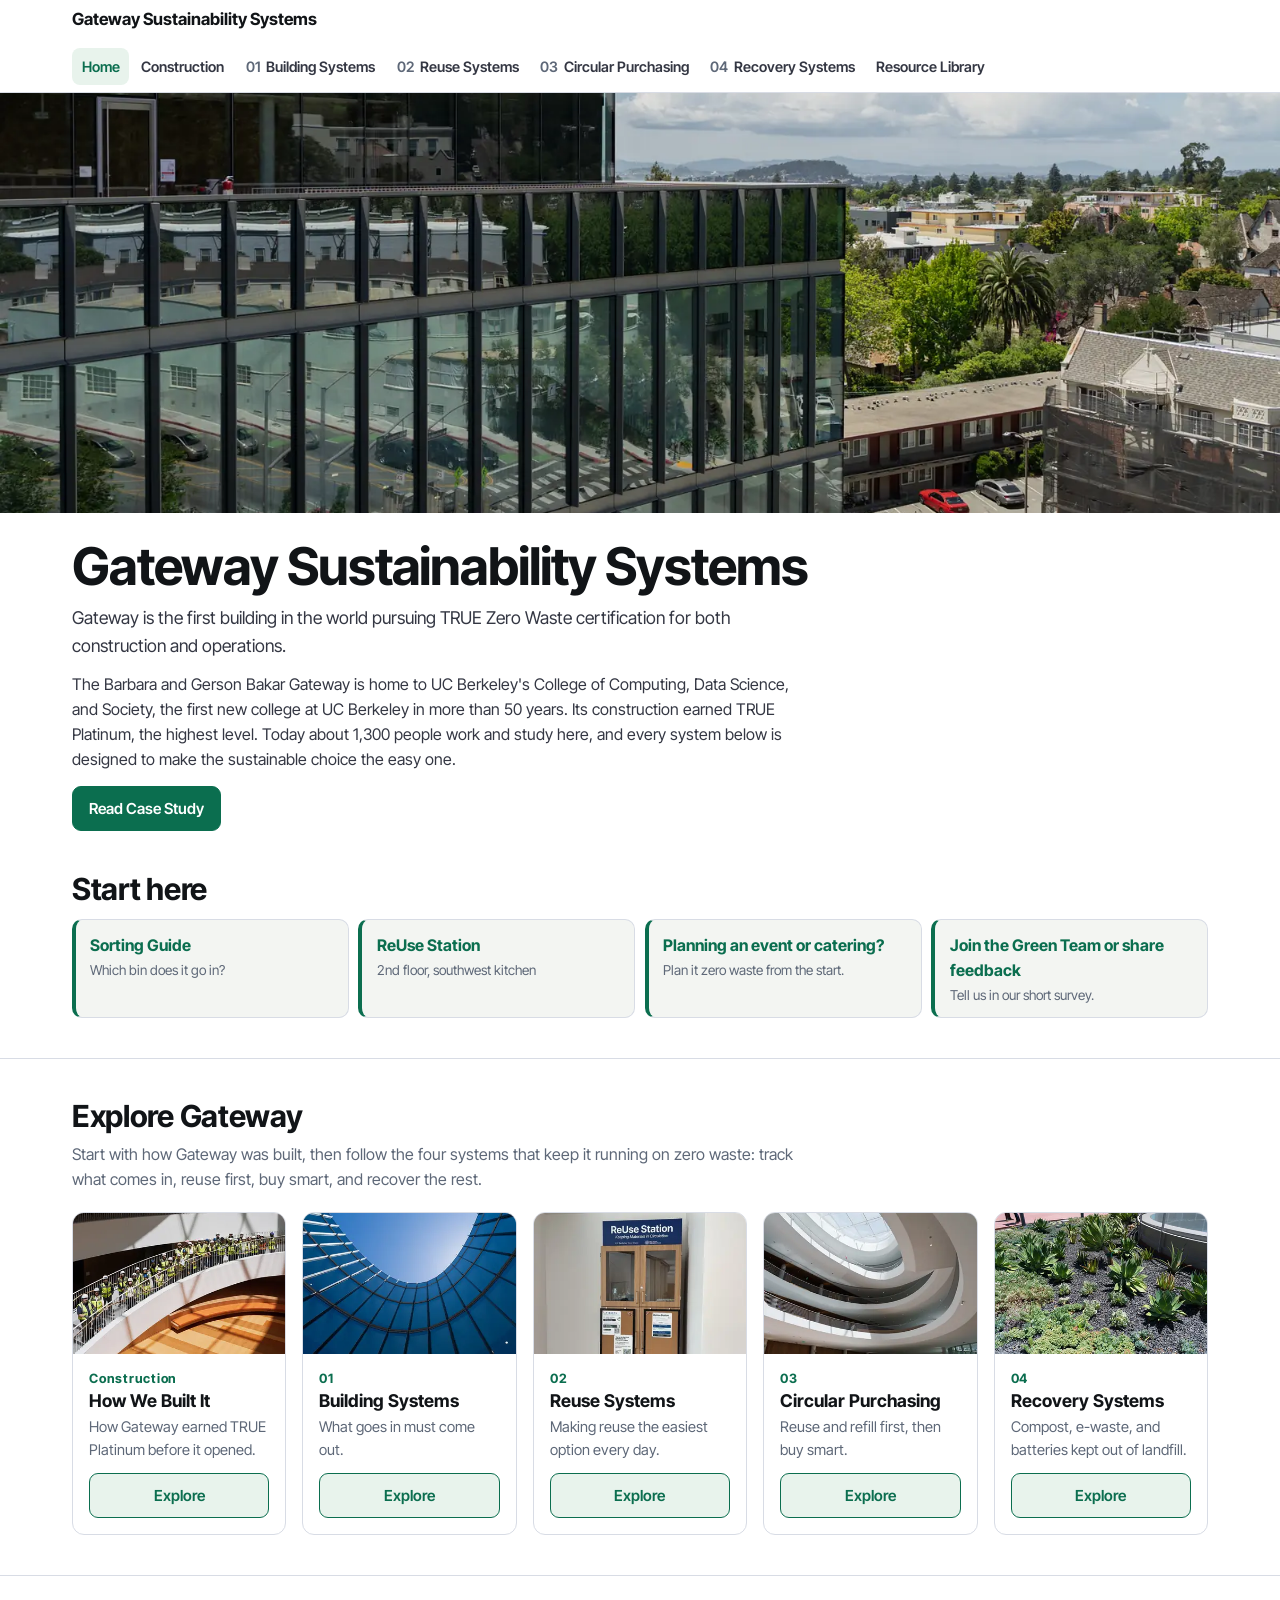
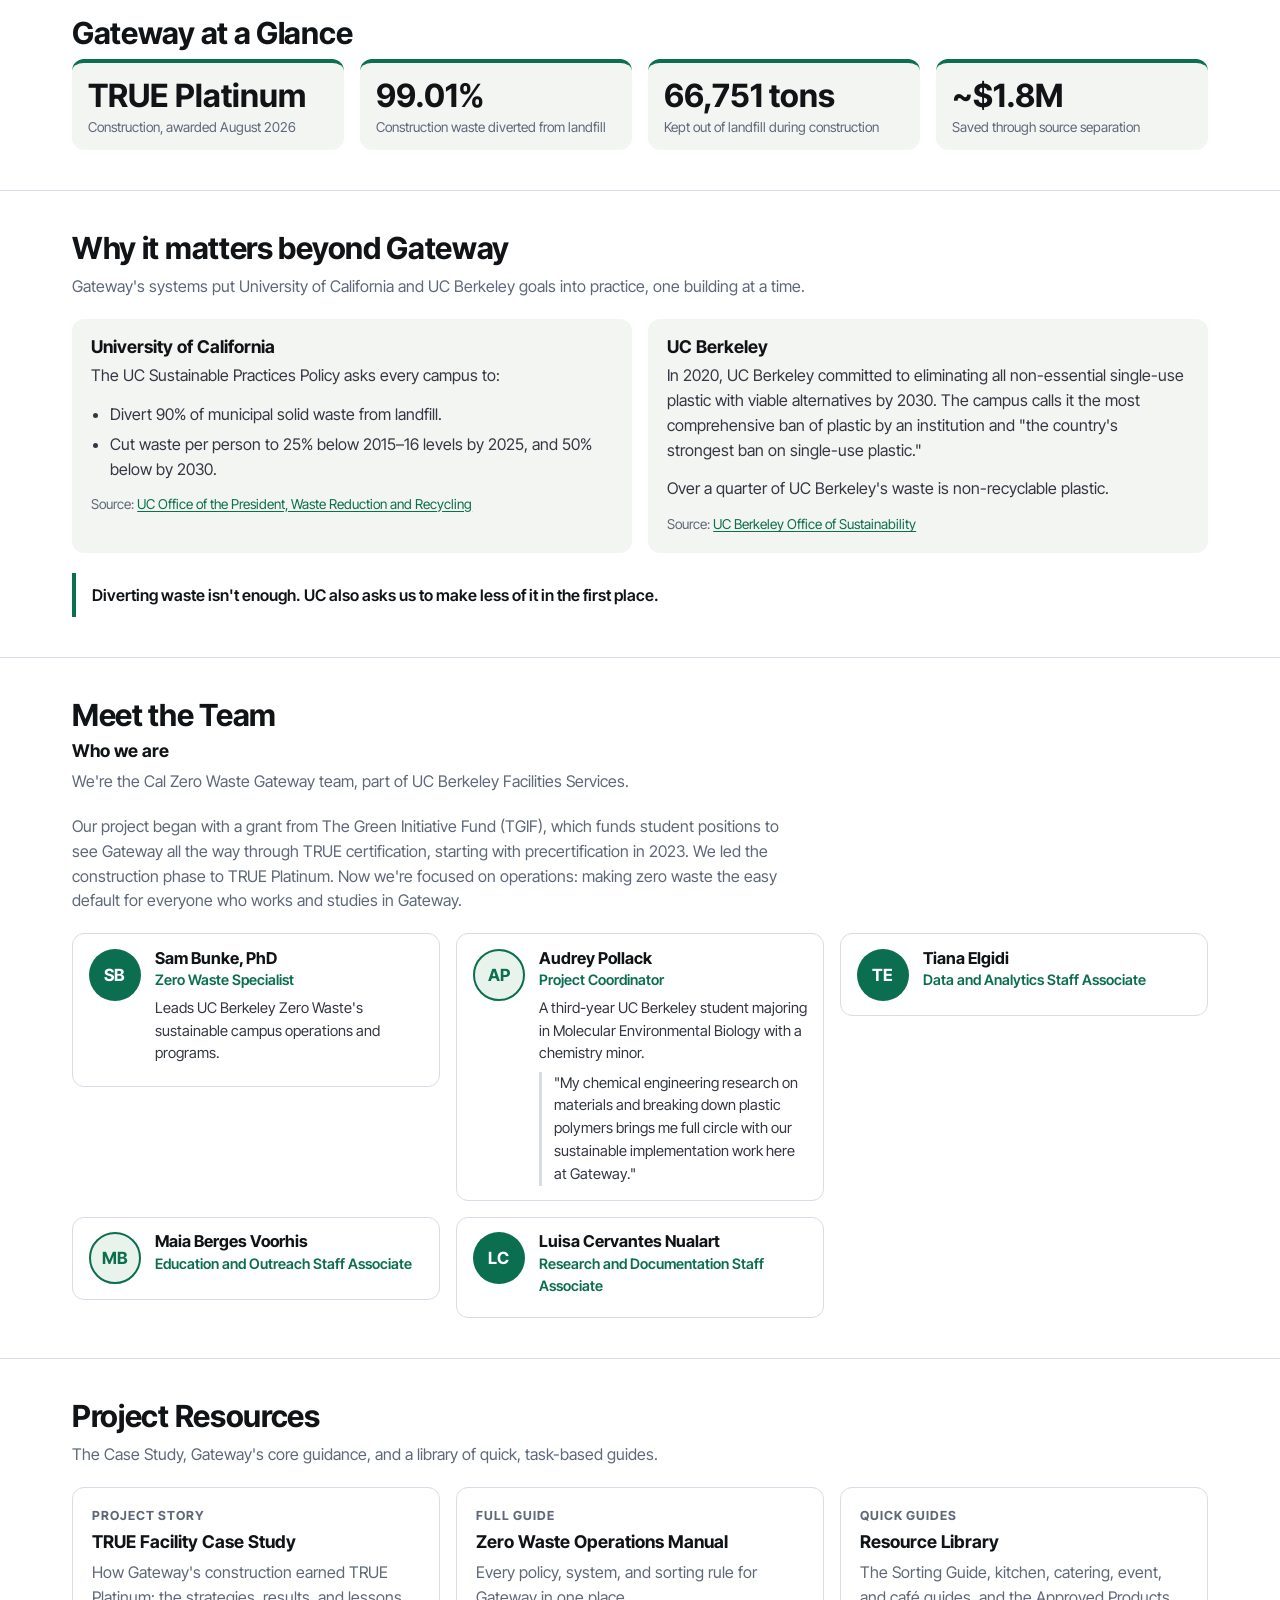
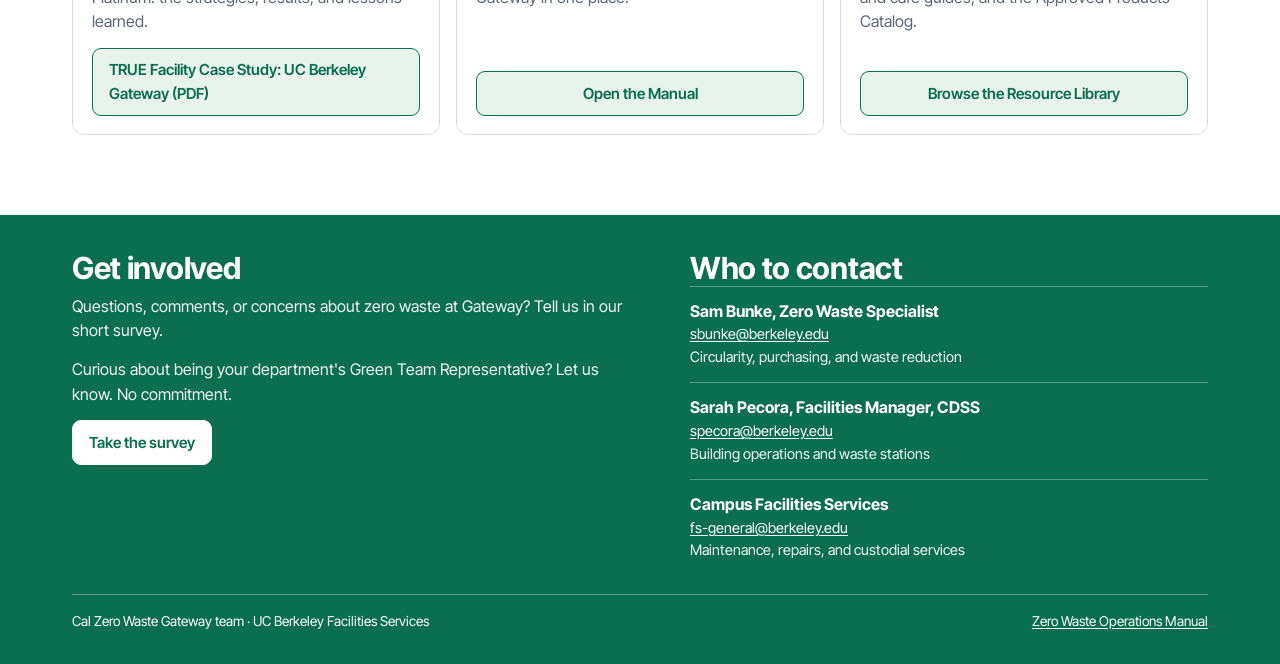
==== commit 6c9afeca: "Swap Request a product for Planning an event or catering in Start here; cross-link event and caterin" ====
--- a/docs/index.html
+++ b/docs/index.html
@@ -50,7 +50,7 @@
         <ul class="quick-grid">
           <li><a class="quick" href="resources/sorting-guide.html"><strong>Sorting Guide</strong><span>Which bin does it go in?</span></a></li>
           <li><a class="quick" href="reuse.html#stations"><strong>ReUse Station</strong><span>2nd floor, southwest kitchen</span></a></li>
-          <li><a class="quick" href="https://docs.google.com/forms/d/e/1FAIpQLSd6228-0VySoiQXMYRLDfUz7obqbrjYKIy6qmNrcVp3NFGGow/viewform"><strong>Request a product</strong><span>Can't find it in the Catalog?</span></a></li>
+          <li><a class="quick" href="resources/event-guidelines.html"><strong>Planning an event or catering?</strong><span>Plan it zero waste from the start.</span></a></li>
           <li><a class="quick" href="https://docs.google.com/forms/d/1glC-AHEhuP3i5ERi-KG0GDzeFtqlSm39Vx3mVZaOjQc/viewform"><strong>Join the Green Team or share feedback</strong><span>Tell us in our short survey.</span></a></li>
         </ul>
       </div>
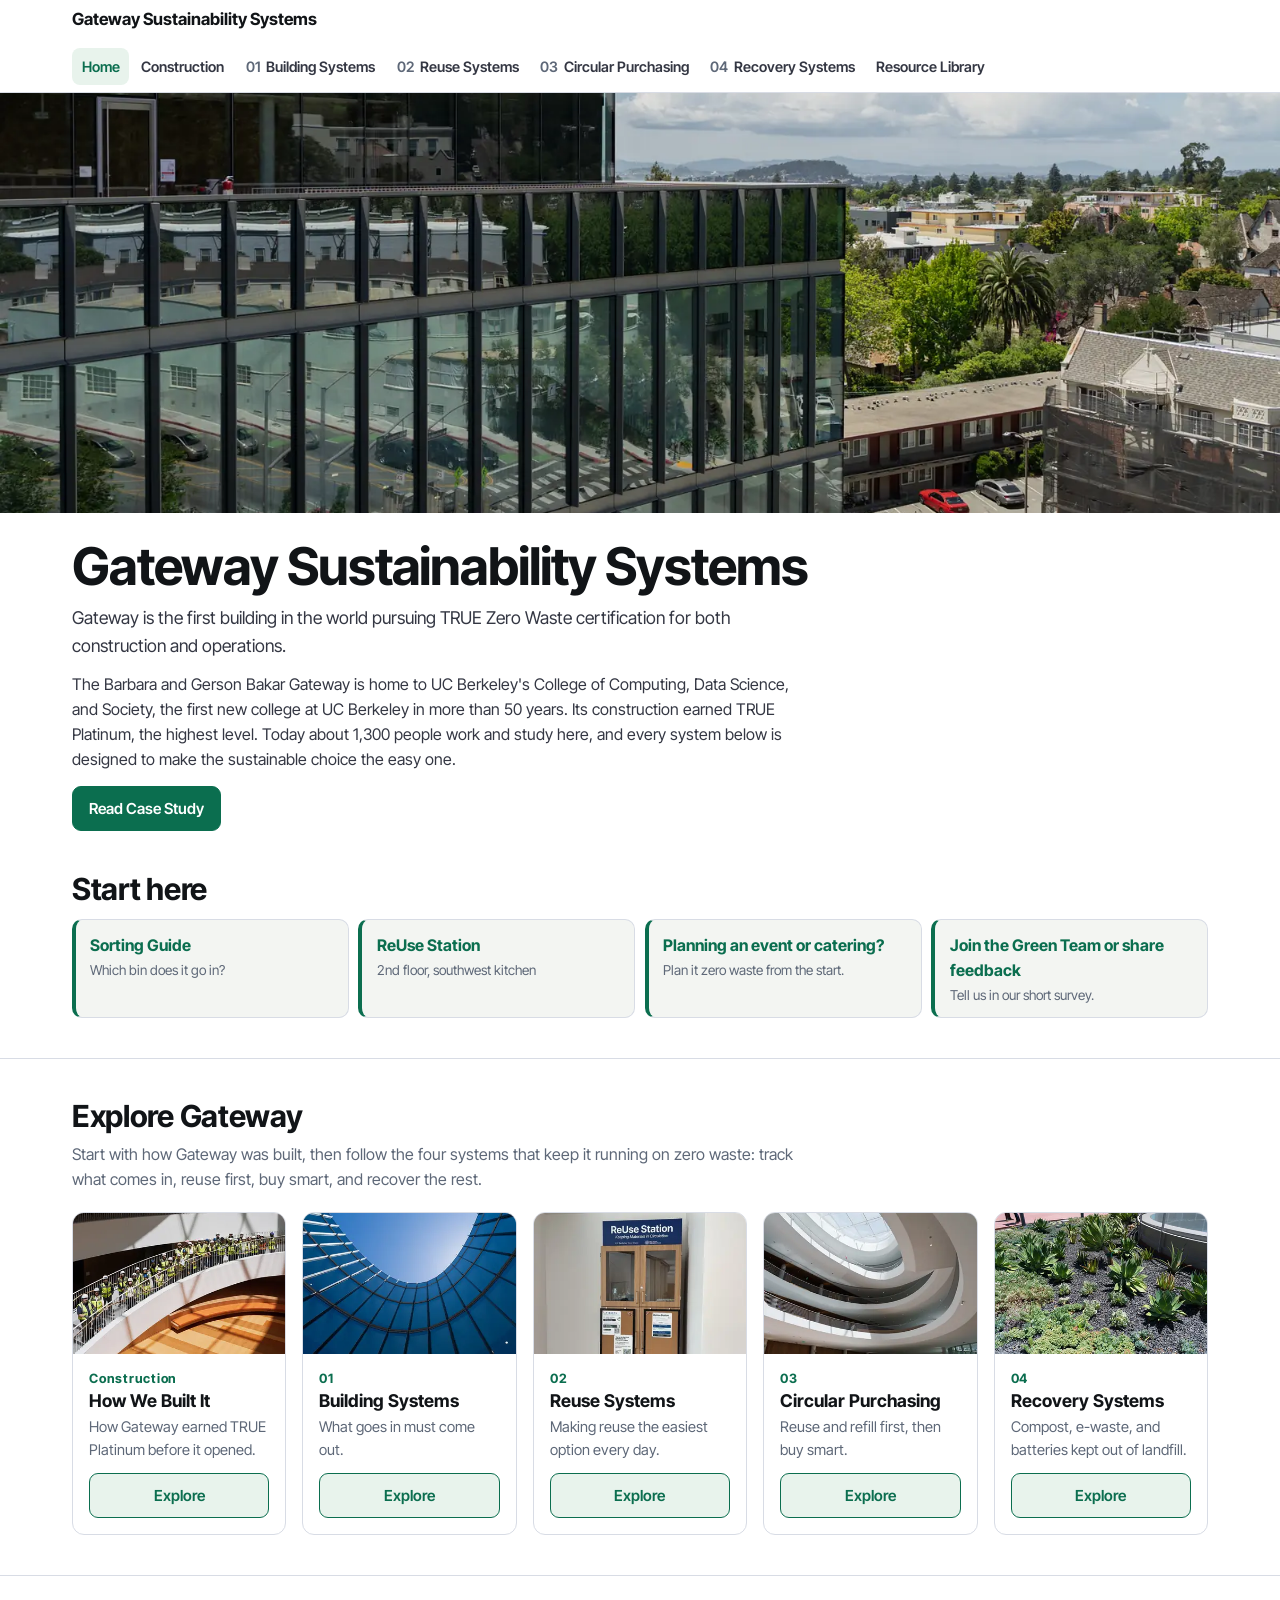
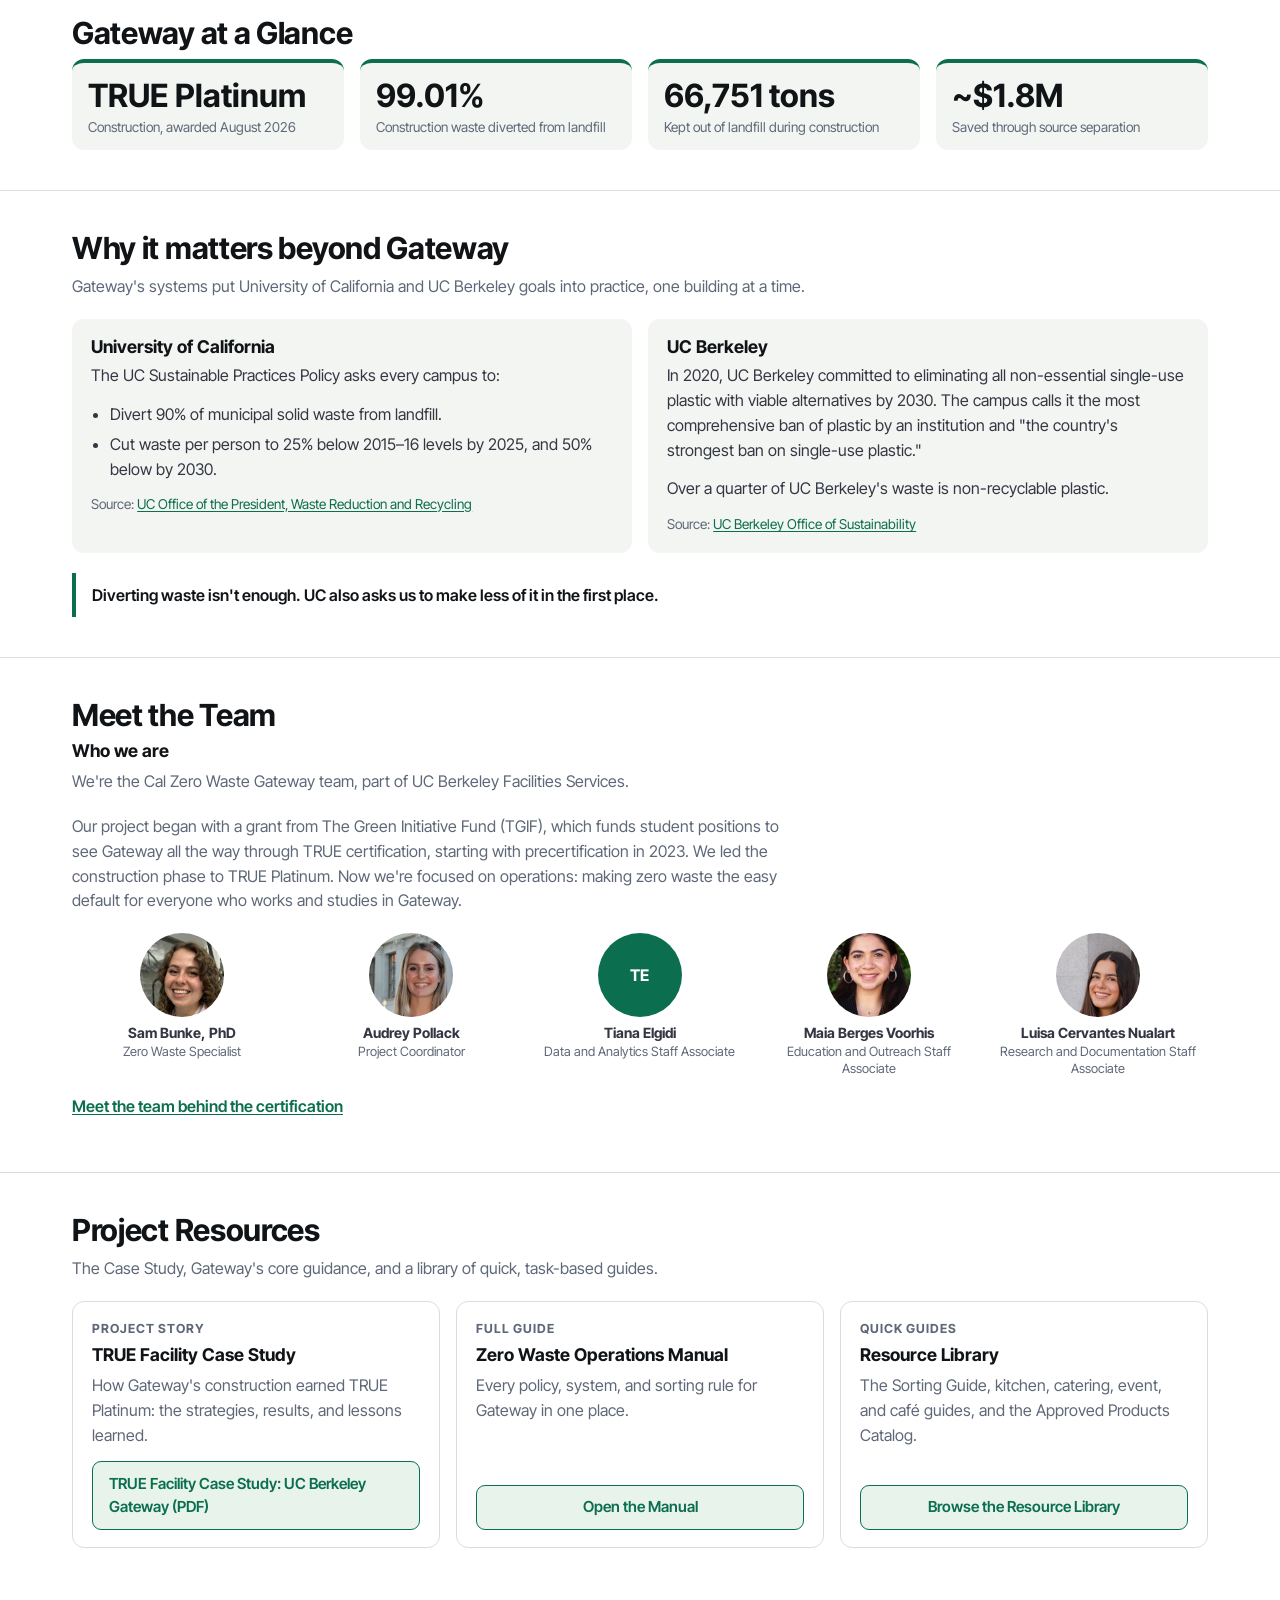
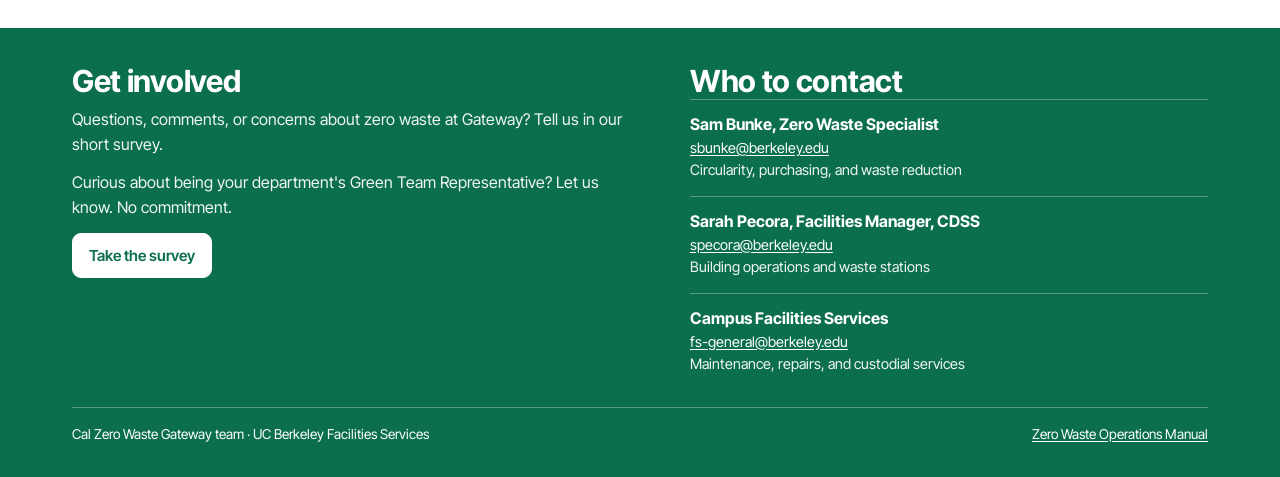
==== commit 3ff0c37f: "Add team headshots: compact team row on Home, team section with construction photos on Construction " ====
--- a/docs/index.html
+++ b/docs/index.html
@@ -177,46 +177,14 @@
           <summary>Our story</summary>
           <p class="section-intro">Our project began with a grant from The Green Initiative Fund (TGIF), which funds student positions to see Gateway all the way through TRUE certification, starting with precertification in 2023. We led the construction phase to TRUE Platinum. Now we're focused on operations: making zero waste the easy default for everyone who works and studies in Gateway.</p>
         </details>
-        <ul class="team" tabindex="0" aria-label="Team members (scrolls sideways on small screens)">
-          <li class="person">
-            <div class="avatar" role="img" aria-label="Initials avatar for Sam Bunke">SB</div>
-            <div>
-              <h3>Sam Bunke, PhD</h3>
-              <p class="role">Zero Waste Specialist</p>
-              <p>Leads UC Berkeley Zero Waste's sustainable campus operations and programs.</p>
-            </div>
-          </li>
-          <li class="person">
-            <div class="avatar" role="img" aria-label="Initials avatar for Audrey Pollack">AP</div>
-            <div>
-              <h3>Audrey Pollack</h3>
-              <p class="role">Project Coordinator</p>
-              <p>A third-year UC Berkeley student majoring in Molecular Environmental Biology with a chemistry minor.</p>
-              <blockquote>"My chemical engineering research on materials and breaking down plastic polymers brings me full circle with our sustainable implementation work here at Gateway."</blockquote>
-            </div>
-          </li>
-          <li class="person">
-            <div class="avatar" role="img" aria-label="Initials avatar for Tiana Elgidi">TE</div>
-            <div>
-              <h3>Tiana Elgidi</h3>
-              <p class="role">Data and Analytics Staff Associate</p>
-            </div>
-          </li>
-          <li class="person">
-            <div class="avatar" role="img" aria-label="Initials avatar for Maia Berges Voorhis">MB</div>
-            <div>
-              <h3>Maia Berges Voorhis</h3>
-              <p class="role">Education and Outreach Staff Associate</p>
-            </div>
-          </li>
-          <li class="person">
-            <div class="avatar" role="img" aria-label="Initials avatar for Luisa Cervantes Nualart">LC</div>
-            <div>
-              <h3>Luisa Cervantes Nualart</h3>
-              <p class="role">Research and Documentation Staff Associate</p>
-            </div>
-          </li>
-        </ul>
+        <ul class="team-mini">
+          <li><img class="mini-photo" src="assets/img/team-sam-240.webp" width="120" height="120" alt="" loading="lazy" decoding="async"><span class="mini-name">Sam Bunke, PhD</span><span class="mini-role">Zero Waste Specialist</span></li>
+          <li><img class="mini-photo" src="assets/img/team-audrey-240.webp" width="120" height="120" alt="" loading="lazy" decoding="async"><span class="mini-name">Audrey Pollack</span><span class="mini-role">Project Coordinator</span></li>
+          <li><span class="mini-photo mini-initials" aria-hidden="true">TE</span><span class="mini-name">Tiana Elgidi</span><span class="mini-role">Data and Analytics Staff Associate</span></li>
+          <li><img class="mini-photo" src="assets/img/team-maia-240.webp" width="120" height="120" alt="" loading="lazy" decoding="async"><span class="mini-name">Maia Berges Voorhis</span><span class="mini-role">Education and Outreach Staff Associate</span></li>
+          <li><img class="mini-photo" src="assets/img/team-luisa-240.webp" width="120" height="120" alt="" loading="lazy" decoding="async"><span class="mini-name">Luisa Cervantes Nualart</span><span class="mini-role">Research and Documentation Staff Associate</span></li>
+        </ul>
+        <p class="team-more"><a href="construction.html#team">Meet the team behind the certification</a></p>
       </div>
     </section>
 
--- a/docs/assets/css/site.css
+++ b/docs/assets/css/site.css
@@ -587,3 +587,20 @@
 .quick span { font-size: 0.85rem; color: #5E6878; line-height: 1.35; }
 .quick:hover, .quick:focus-visible { background: #E8F3EC; }
 .bin-paper { --bin: #2F5F98; }
+
+/* Home: compact team row */
+.team-mini { list-style: none; margin: 1rem 0 0; padding: 0; display: grid; grid-template-columns: repeat(3, 1fr); gap: 0.9rem 0.5rem; text-align: center; }
+@media (min-width: 640px) { .team-mini { grid-template-columns: repeat(5, 1fr); } }
+.team-mini li { display: flex; flex-direction: column; align-items: center; gap: 0.15rem; }
+.mini-photo { width: 64px; height: 64px; border-radius: 50%; object-fit: cover; margin-bottom: 0.3rem; background: #E8F3EC; }
+@media (min-width: 640px) { .mini-photo { width: 84px; height: 84px; } }
+.mini-initials { display: grid; place-items: center; background: #0B6E4F; color: #fff; font-weight: 700; }
+.mini-name { font-weight: 700; font-size: 0.88rem; line-height: 1.25; color: #343743; }
+.mini-role { font-size: 0.8rem; line-height: 1.3; color: #5E6878; }
+.team-more { margin-top: 1rem; font-weight: 600; }
+.person-photo { flex: none; width: 64px; height: 64px; border-radius: 50%; object-fit: cover; }
+.team-photos { display: grid; gap: 0.75rem; margin: 1rem 0 0; }
+@media (min-width: 768px) { .team-photos { grid-template-columns: 1fr 1fr; } }
+.team-photos figure { margin: 0; }
+.team-photos img { width: 100%; height: auto; aspect-ratio: 3 / 2; object-fit: cover; border-radius: 10px; display: block; }
+.team-photos figcaption { font-size: 0.82rem; color: #5E6878; margin-top: 0.35rem; }
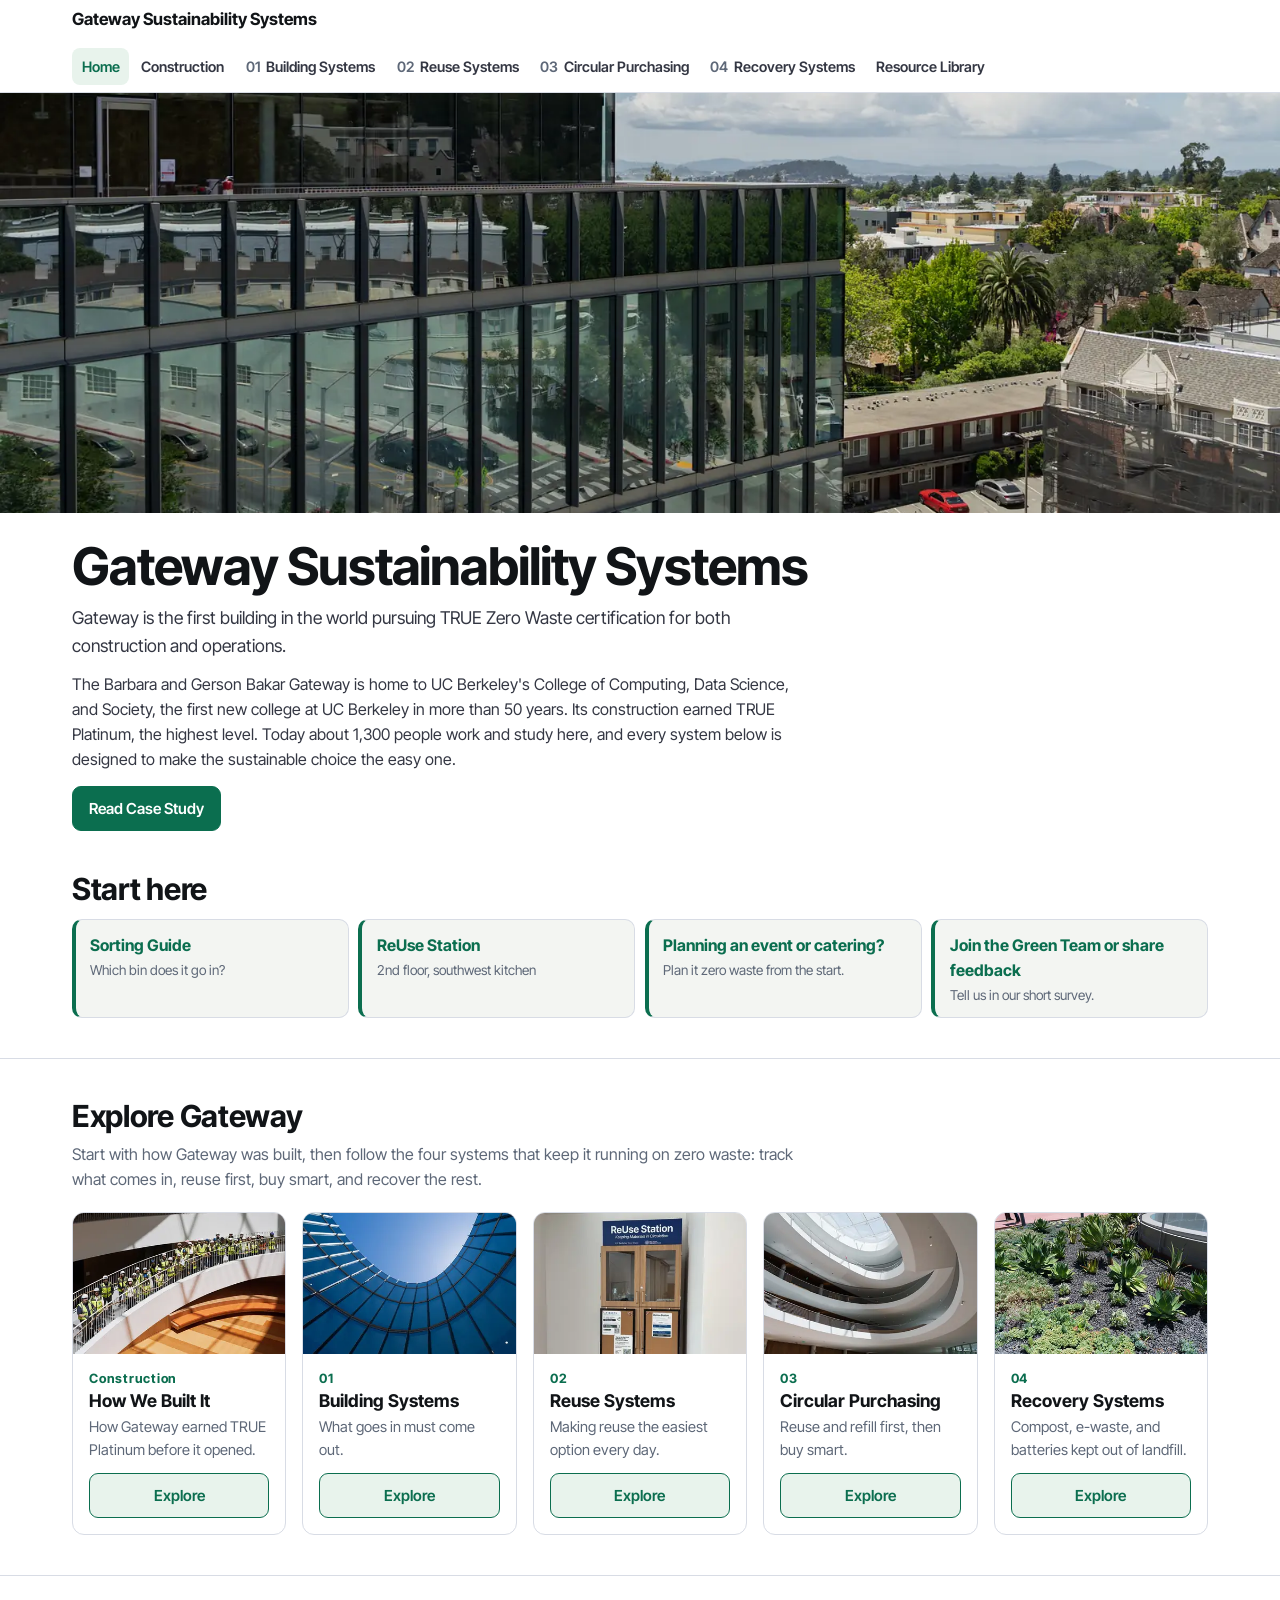
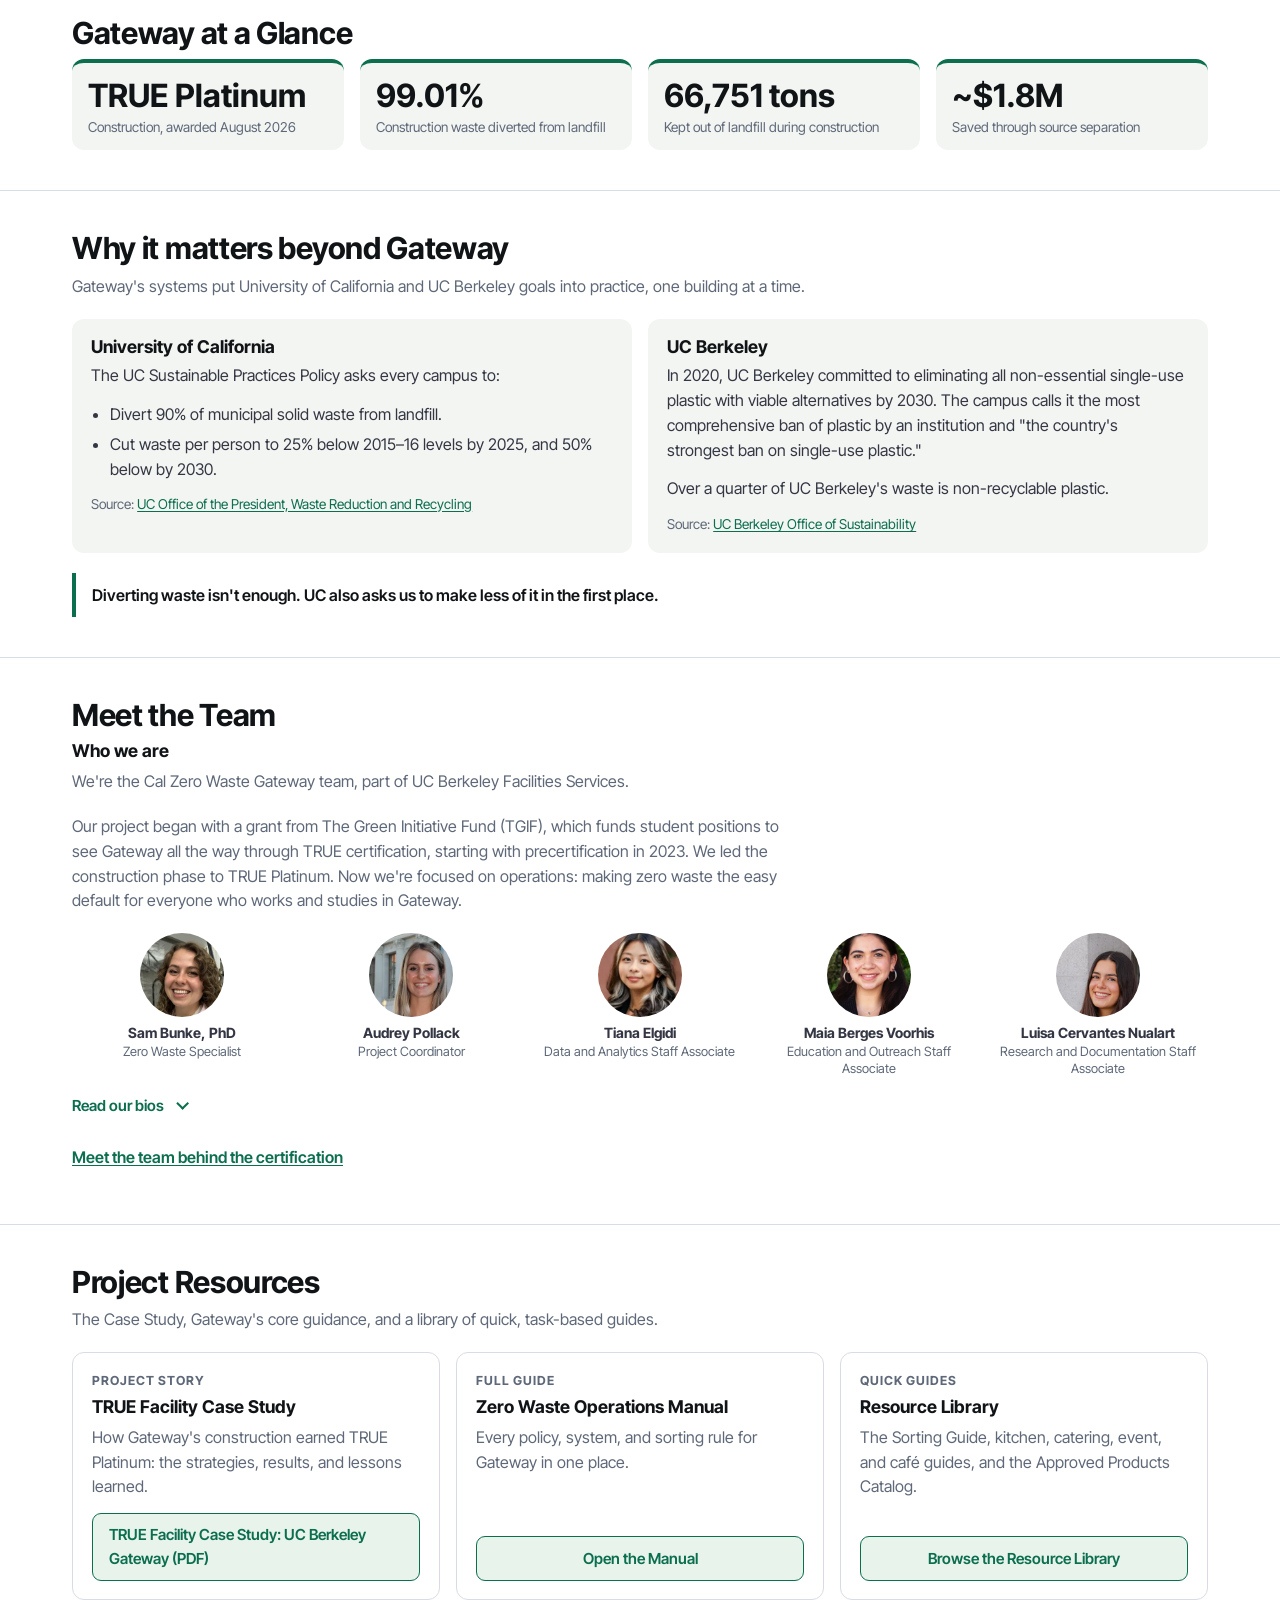
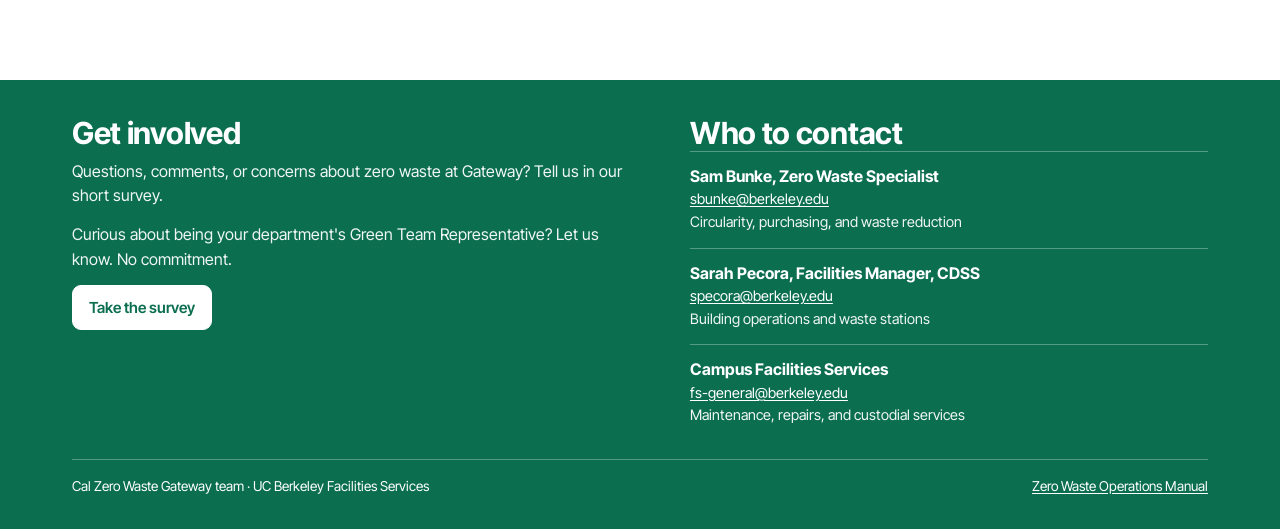
==== commit 7725cbea: "Add Tiana's photo and team bios; list the construction certification team Co-Authored-By: Claude Opu" ====
--- a/docs/index.html
+++ b/docs/index.html
@@ -180,10 +180,59 @@
         <ul class="team-mini">
           <li><img class="mini-photo" src="assets/img/team-sam-240.webp" width="120" height="120" alt="" loading="lazy" decoding="async"><span class="mini-name">Sam Bunke, PhD</span><span class="mini-role">Zero Waste Specialist</span></li>
           <li><img class="mini-photo" src="assets/img/team-audrey-240.webp" width="120" height="120" alt="" loading="lazy" decoding="async"><span class="mini-name">Audrey Pollack</span><span class="mini-role">Project Coordinator</span></li>
-          <li><span class="mini-photo mini-initials" aria-hidden="true">TE</span><span class="mini-name">Tiana Elgidi</span><span class="mini-role">Data and Analytics Staff Associate</span></li>
+          <li><img class="mini-photo" src="assets/img/team-tiana-240.webp" width="120" height="120" alt="" loading="lazy" decoding="async"><span class="mini-name">Tiana Elgidi</span><span class="mini-role">Data and Analytics Staff Associate</span></li>
           <li><img class="mini-photo" src="assets/img/team-maia-240.webp" width="120" height="120" alt="" loading="lazy" decoding="async"><span class="mini-name">Maia Berges Voorhis</span><span class="mini-role">Education and Outreach Staff Associate</span></li>
           <li><img class="mini-photo" src="assets/img/team-luisa-240.webp" width="120" height="120" alt="" loading="lazy" decoding="async"><span class="mini-name">Luisa Cervantes Nualart</span><span class="mini-role">Research and Documentation Staff Associate</span></li>
         </ul>
+        <details class="fold fold-plain team-bios">
+          <summary>Read our bios</summary>
+          <ul class="team" tabindex="0" aria-label="Team bios (scrolls sideways on small screens)">
+          <li class="person">
+            <img class="person-photo" src="assets/img/team-sam-240.webp" width="120" height="120" alt="" loading="lazy" decoding="async">
+            <div>
+              <h3>Sam Bunke, PhD</h3>
+              <p class="role">Zero Waste Specialist</p>
+              <p>Leads UC Berkeley Zero Waste's sustainable campus operations and programs.</p>
+            </div>
+          </li>
+          <li class="person">
+            <img class="person-photo" src="assets/img/team-audrey-240.webp" width="120" height="120" alt="" loading="lazy" decoding="async">
+            <div>
+              <h3>Audrey Pollack</h3>
+              <p class="role">Project Coordinator</p>
+              <p>A third-year UC Berkeley student majoring in Molecular Environmental Biology with a chemistry minor.</p>
+              <blockquote>"My chemical engineering research on materials and breaking down plastic polymers brings me full circle with our sustainable implementation work here at Gateway."</blockquote>
+            </div>
+          </li>
+          <li class="person">
+            <img class="person-photo" src="assets/img/team-tiana-240.webp" width="120" height="120" alt="" loading="lazy" decoding="async">
+            <div>
+              <h3>Tiana Elgidi</h3>
+              <p class="role">Data and Analytics Staff Associate</p>
+              <p>Majoring in Business and Biology.</p>
+              <blockquote>"I’ve always believed that real change starts with everyday systems. Taking what I learned tackling high school waste management initiatives and applying it at scale to one of Berkeley’s largest buildings is an incredible opportunity to turn zero-waste goals into reality."</blockquote>
+            </div>
+          </li>
+          <li class="person">
+            <img class="person-photo" src="assets/img/team-maia-240.webp" width="120" height="120" alt="" loading="lazy" decoding="async">
+            <div>
+              <h3>Maia Berges Voorhis</h3>
+              <p class="role">Education and Outreach Staff Associate</p>
+              <p>Majoring in Society and Environment, with a concentration in US Environmental Politics.</p>
+              <blockquote>"I came across the country to attend UC Berkeley because I wanted to learn at a school where sustainability is a major part of the community and make a meaningful impact. At Cal Zero Waste, I get to turn my passion for zero waste and sustainable practices into real-world work at Gateway while helping others learn how small changes can lead to a more sustainable lifestyle."</blockquote>
+            </div>
+          </li>
+          <li class="person">
+            <img class="person-photo" src="assets/img/team-luisa-240.webp" width="120" height="120" alt="" loading="lazy" decoding="async">
+            <div>
+              <h3>Luisa Cervantes Nualart</h3>
+              <p class="role">Research and Documentation Staff Associate</p>
+              <p>Majoring in Environmental Economics and Policy.</p>
+              <blockquote>"I have been extremely passionate about living an environmentally conscious life since I was 10 years old and my goal is to educate all those around me to live more sustainably."</blockquote>
+            </div>
+          </li>
+          </ul>
+        </details>
         <p class="team-more"><a href="construction.html#team">Meet the team behind the certification</a></p>
       </div>
     </section>
--- a/docs/assets/css/site.css
+++ b/docs/assets/css/site.css
@@ -604,3 +604,6 @@
 .team-photos figure { margin: 0; }
 .team-photos img { width: 100%; height: auto; aspect-ratio: 3 / 2; object-fit: cover; border-radius: 10px; display: block; }
 .team-photos figcaption { font-size: 0.82rem; color: #5E6878; margin-top: 0.35rem; }
+.name-list { list-style: none; margin: 0.5rem 0 0.9rem; padding: 0; display: flex; flex-wrap: wrap; gap: 0.45rem; }
+.name-list li { padding: 0.35rem 0.75rem; border: 1px solid var(--line); border-radius: 999px; background: #F3F5F2; font-weight: 600; font-size: 0.92rem; }
+.team-bios { margin-top: 0.75rem; }
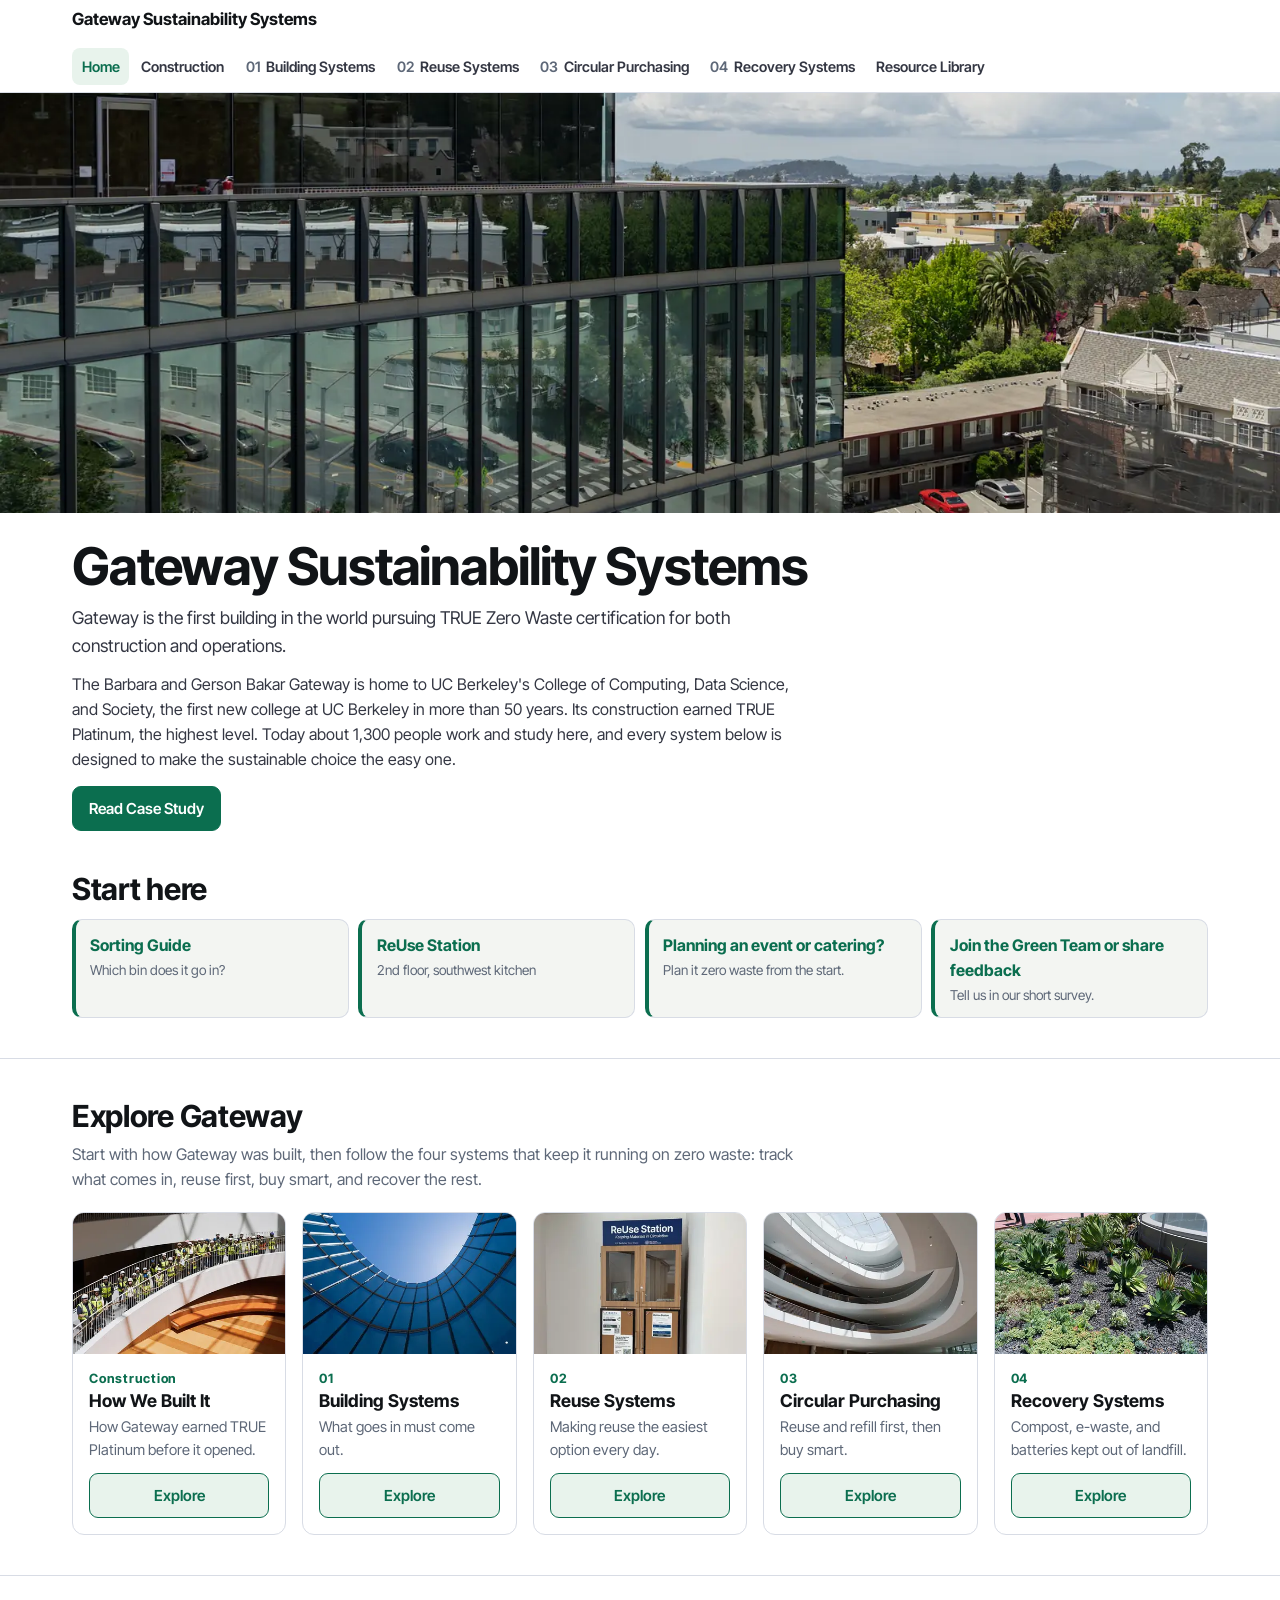
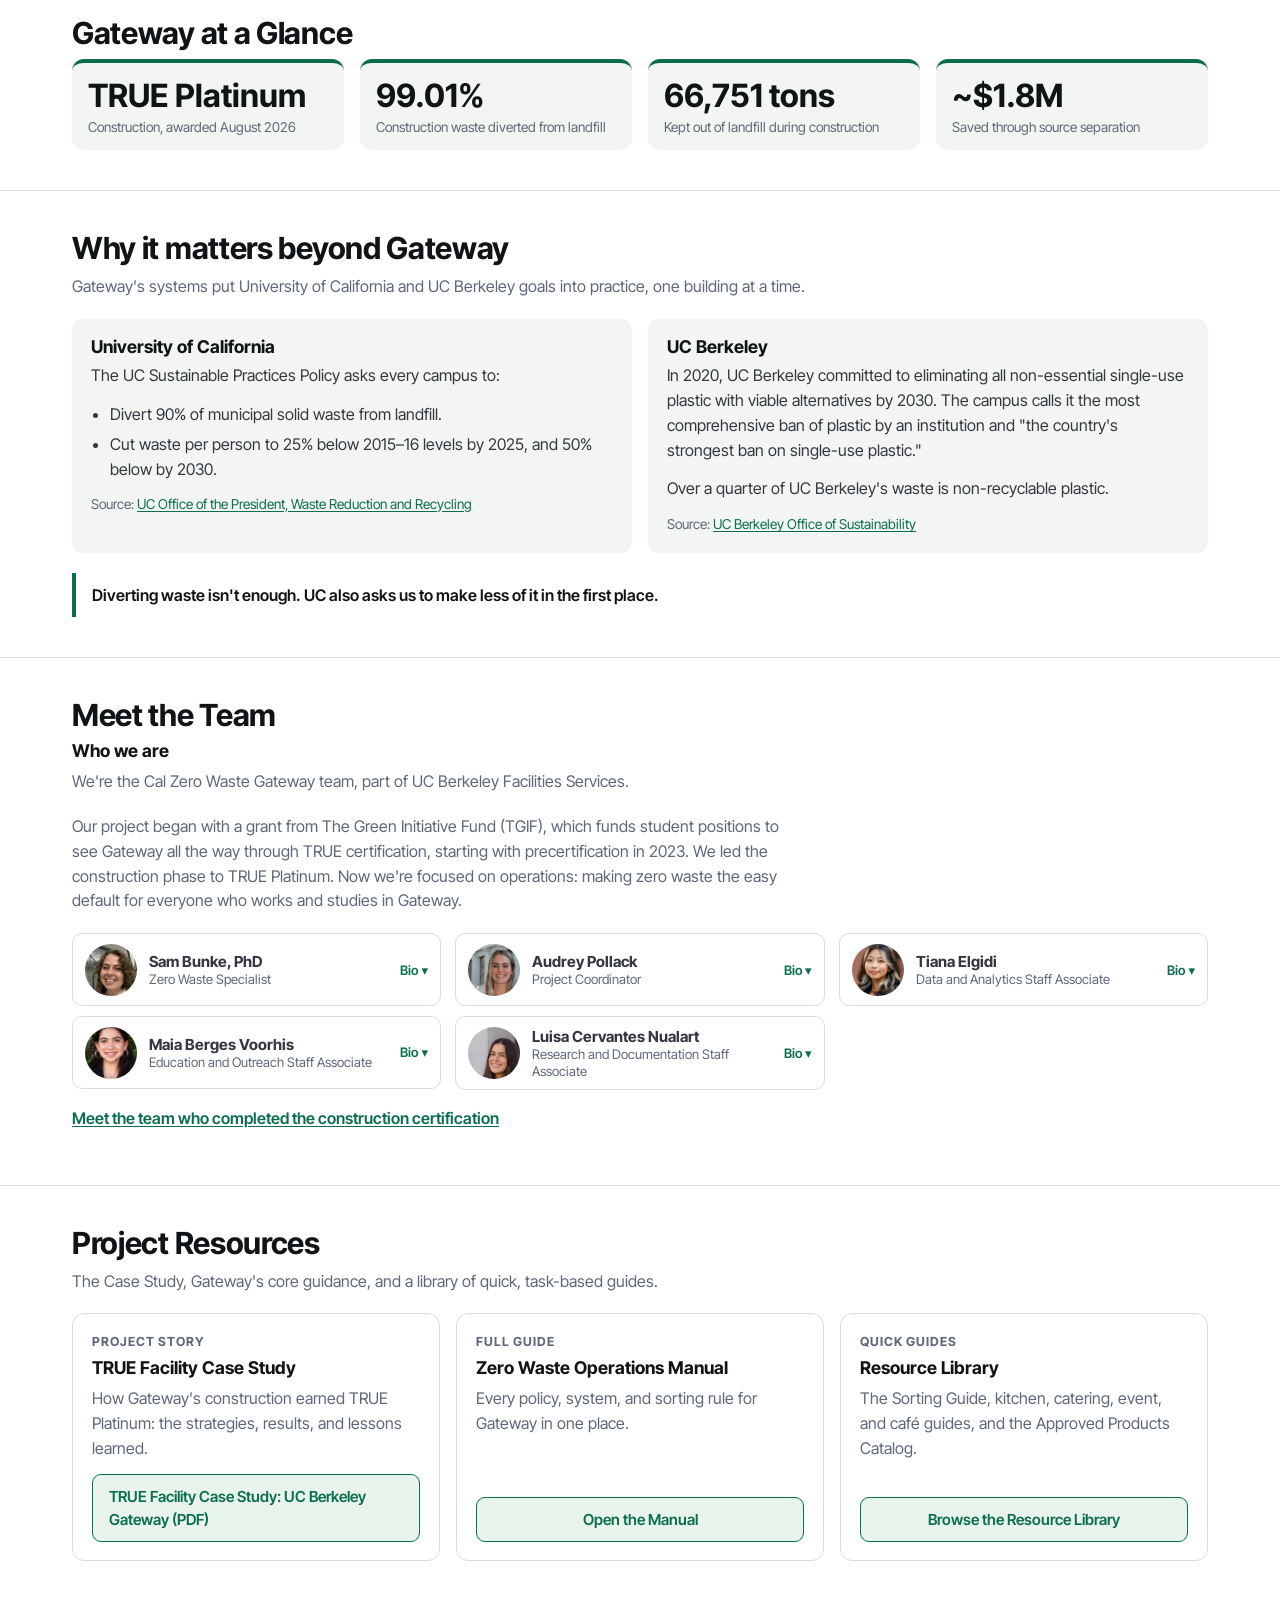
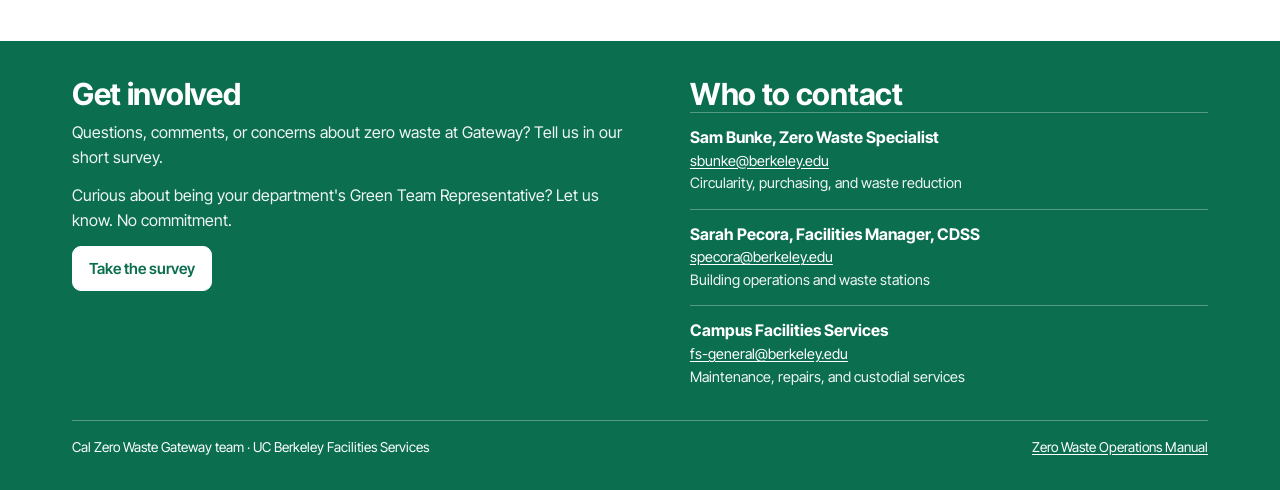
==== commit ea9259da: "Give each team member their own bio dropdown; rename to construction certification team Co-Authored-" ====
--- a/docs/index.html
+++ b/docs/index.html
@@ -178,62 +178,38 @@
           <p class="section-intro">Our project began with a grant from The Green Initiative Fund (TGIF), which funds student positions to see Gateway all the way through TRUE certification, starting with precertification in 2023. We led the construction phase to TRUE Platinum. Now we're focused on operations: making zero waste the easy default for everyone who works and studies in Gateway.</p>
         </details>
         <ul class="team-mini">
-          <li><img class="mini-photo" src="assets/img/team-sam-240.webp" width="120" height="120" alt="" loading="lazy" decoding="async"><span class="mini-name">Sam Bunke, PhD</span><span class="mini-role">Zero Waste Specialist</span></li>
-          <li><img class="mini-photo" src="assets/img/team-audrey-240.webp" width="120" height="120" alt="" loading="lazy" decoding="async"><span class="mini-name">Audrey Pollack</span><span class="mini-role">Project Coordinator</span></li>
-          <li><img class="mini-photo" src="assets/img/team-tiana-240.webp" width="120" height="120" alt="" loading="lazy" decoding="async"><span class="mini-name">Tiana Elgidi</span><span class="mini-role">Data and Analytics Staff Associate</span></li>
-          <li><img class="mini-photo" src="assets/img/team-maia-240.webp" width="120" height="120" alt="" loading="lazy" decoding="async"><span class="mini-name">Maia Berges Voorhis</span><span class="mini-role">Education and Outreach Staff Associate</span></li>
-          <li><img class="mini-photo" src="assets/img/team-luisa-240.webp" width="120" height="120" alt="" loading="lazy" decoding="async"><span class="mini-name">Luisa Cervantes Nualart</span><span class="mini-role">Research and Documentation Staff Associate</span></li>
-        </ul>
-        <details class="fold fold-plain team-bios">
-          <summary>Read our bios</summary>
-          <ul class="team" tabindex="0" aria-label="Team bios (scrolls sideways on small screens)">
-          <li class="person">
-            <img class="person-photo" src="assets/img/team-sam-240.webp" width="120" height="120" alt="" loading="lazy" decoding="async">
-            <div>
-              <h3>Sam Bunke, PhD</h3>
-              <p class="role">Zero Waste Specialist</p>
-              <p>Leads UC Berkeley Zero Waste's sustainable campus operations and programs.</p>
-            </div>
-          </li>
-          <li class="person">
-            <img class="person-photo" src="assets/img/team-audrey-240.webp" width="120" height="120" alt="" loading="lazy" decoding="async">
-            <div>
-              <h3>Audrey Pollack</h3>
-              <p class="role">Project Coordinator</p>
-              <p>A third-year UC Berkeley student majoring in Molecular Environmental Biology with a chemistry minor.</p>
-              <blockquote>"My chemical engineering research on materials and breaking down plastic polymers brings me full circle with our sustainable implementation work here at Gateway."</blockquote>
-            </div>
-          </li>
-          <li class="person">
-            <img class="person-photo" src="assets/img/team-tiana-240.webp" width="120" height="120" alt="" loading="lazy" decoding="async">
-            <div>
-              <h3>Tiana Elgidi</h3>
-              <p class="role">Data and Analytics Staff Associate</p>
-              <p>Majoring in Business and Biology.</p>
-              <blockquote>"I’ve always believed that real change starts with everyday systems. Taking what I learned tackling high school waste management initiatives and applying it at scale to one of Berkeley’s largest buildings is an incredible opportunity to turn zero-waste goals into reality."</blockquote>
-            </div>
-          </li>
-          <li class="person">
-            <img class="person-photo" src="assets/img/team-maia-240.webp" width="120" height="120" alt="" loading="lazy" decoding="async">
-            <div>
-              <h3>Maia Berges Voorhis</h3>
-              <p class="role">Education and Outreach Staff Associate</p>
-              <p>Majoring in Society and Environment, with a concentration in US Environmental Politics.</p>
-              <blockquote>"I came across the country to attend UC Berkeley because I wanted to learn at a school where sustainability is a major part of the community and make a meaningful impact. At Cal Zero Waste, I get to turn my passion for zero waste and sustainable practices into real-world work at Gateway while helping others learn how small changes can lead to a more sustainable lifestyle."</blockquote>
-            </div>
-          </li>
-          <li class="person">
-            <img class="person-photo" src="assets/img/team-luisa-240.webp" width="120" height="120" alt="" loading="lazy" decoding="async">
-            <div>
-              <h3>Luisa Cervantes Nualart</h3>
-              <p class="role">Research and Documentation Staff Associate</p>
-              <p>Majoring in Environmental Economics and Policy.</p>
-              <blockquote>"I have been extremely passionate about living an environmentally conscious life since I was 10 years old and my goal is to educate all those around me to live more sustainably."</blockquote>
-            </div>
-          </li>
-          </ul>
-        </details>
-        <p class="team-more"><a href="construction.html#team">Meet the team behind the certification</a></p>
+          <li>
+            <details class="member">
+              <summary><img class="mini-photo" src="assets/img/team-sam-240.webp" width="120" height="120" alt="" loading="lazy" decoding="async"><span class="member-text"><span class="mini-name">Sam Bunke, PhD</span><span class="mini-role">Zero Waste Specialist</span></span><span class="member-more">Bio</span></summary>
+              <div class="member-bio"><p>Leads UC Berkeley Zero Waste's sustainable campus operations and programs.</p></div>
+            </details>
+          </li>
+          <li>
+            <details class="member">
+              <summary><img class="mini-photo" src="assets/img/team-audrey-240.webp" width="120" height="120" alt="" loading="lazy" decoding="async"><span class="member-text"><span class="mini-name">Audrey Pollack</span><span class="mini-role">Project Coordinator</span></span><span class="member-more">Bio</span></summary>
+              <div class="member-bio"><p>A third-year UC Berkeley student majoring in Molecular Environmental Biology with a chemistry minor.</p><blockquote>"My chemical engineering research on materials and breaking down plastic polymers brings me full circle with our sustainable implementation work here at Gateway."</blockquote></div>
+            </details>
+          </li>
+          <li>
+            <details class="member">
+              <summary><img class="mini-photo" src="assets/img/team-tiana-240.webp" width="120" height="120" alt="" loading="lazy" decoding="async"><span class="member-text"><span class="mini-name">Tiana Elgidi</span><span class="mini-role">Data and Analytics Staff Associate</span></span><span class="member-more">Bio</span></summary>
+              <div class="member-bio"><p>Majoring in Business and Biology.</p><blockquote>"I’ve always believed that real change starts with everyday systems. Taking what I learned tackling high school waste management initiatives and applying it at scale to one of Berkeley’s largest buildings is an incredible opportunity to turn zero-waste goals into reality."</blockquote></div>
+            </details>
+          </li>
+          <li>
+            <details class="member">
+              <summary><img class="mini-photo" src="assets/img/team-maia-240.webp" width="120" height="120" alt="" loading="lazy" decoding="async"><span class="member-text"><span class="mini-name">Maia Berges Voorhis</span><span class="mini-role">Education and Outreach Staff Associate</span></span><span class="member-more">Bio</span></summary>
+              <div class="member-bio"><p>Majoring in Society and Environment, with a concentration in US Environmental Politics.</p><blockquote>"I came across the country to attend UC Berkeley because I wanted to learn at a school where sustainability is a major part of the community and make a meaningful impact. At Cal Zero Waste, I get to turn my passion for zero waste and sustainable practices into real-world work at Gateway while helping others learn how small changes can lead to a more sustainable lifestyle."</blockquote></div>
+            </details>
+          </li>
+          <li>
+            <details class="member">
+              <summary><img class="mini-photo" src="assets/img/team-luisa-240.webp" width="120" height="120" alt="" loading="lazy" decoding="async"><span class="member-text"><span class="mini-name">Luisa Cervantes Nualart</span><span class="mini-role">Research and Documentation Staff Associate</span></span><span class="member-more">Bio</span></summary>
+              <div class="member-bio"><p>Majoring in Environmental Economics and Policy.</p><blockquote>"I have been extremely passionate about living an environmentally conscious life since I was 10 years old and my goal is to educate all those around me to live more sustainably."</blockquote></div>
+            </details>
+          </li>
+        </ul>
+        <p class="team-more"><a href="construction.html#team">Meet the team who completed the construction certification</a></p>
       </div>
     </section>
 
--- a/docs/assets/css/site.css
+++ b/docs/assets/css/site.css
@@ -588,15 +588,13 @@
 .quick:hover, .quick:focus-visible { background: #E8F3EC; }
 .bin-paper { --bin: #2F5F98; }
 
-/* Home: compact team row */
-.team-mini { list-style: none; margin: 1rem 0 0; padding: 0; display: grid; grid-template-columns: repeat(3, 1fr); gap: 0.9rem 0.5rem; text-align: center; }
-@media (min-width: 640px) { .team-mini { grid-template-columns: repeat(5, 1fr); } }
-.team-mini li { display: flex; flex-direction: column; align-items: center; gap: 0.15rem; }
-.mini-photo { width: 64px; height: 64px; border-radius: 50%; object-fit: cover; margin-bottom: 0.3rem; background: #E8F3EC; }
-@media (min-width: 640px) { .mini-photo { width: 84px; height: 84px; } }
-.mini-initials { display: grid; place-items: center; background: #0B6E4F; color: #fff; font-weight: 700; }
-.mini-name { font-weight: 700; font-size: 0.88rem; line-height: 1.25; color: #343743; }
-.mini-role { font-size: 0.8rem; line-height: 1.3; color: #5E6878; }
+/* Home: compact team list, one bio dropdown per person */
+.team-mini { list-style: none; margin: 1rem 0 0; padding: 0; display: grid; gap: 0.5rem; align-items: start; }
+@media (min-width: 640px) { .team-mini { grid-template-columns: repeat(2, 1fr); gap: 0.6rem 0.9rem; } }
+@media (min-width: 1024px) { .team-mini { grid-template-columns: repeat(3, 1fr); } }
+.mini-photo { flex: none; width: 52px; height: 52px; border-radius: 50%; object-fit: cover; background: #E8F3EC; }
+.mini-name { display: block; font-weight: 700; font-size: 0.95rem; line-height: 1.25; color: #343743; }
+.mini-role { display: block; font-size: 0.82rem; line-height: 1.3; color: #5E6878; }
 .team-more { margin-top: 1rem; font-weight: 600; }
 .person-photo { flex: none; width: 64px; height: 64px; border-radius: 50%; object-fit: cover; }
 .team-photos { display: grid; gap: 0.75rem; margin: 1rem 0 0; }
@@ -607,3 +605,14 @@
 .name-list { list-style: none; margin: 0.5rem 0 0.9rem; padding: 0; display: flex; flex-wrap: wrap; gap: 0.45rem; }
 .name-list li { padding: 0.35rem 0.75rem; border: 1px solid var(--line); border-radius: 999px; background: #F3F5F2; font-weight: 600; font-size: 0.92rem; }
 .team-bios { margin-top: 0.75rem; }
+.member { border: 1px solid var(--line); border-radius: 10px; background: #fff; }
+.member summary { list-style: none; cursor: pointer; display: flex; align-items: center; gap: 0.75rem; padding: 0.6rem 0.75rem; }
+.member summary::-webkit-details-marker { display: none; }
+.member-text { flex: 1; min-width: 0; }
+.member-more { flex: none; font-size: 0.82rem; font-weight: 600; color: #0B6E4F; }
+.member-more::after { content: " \25BE"; }
+.member[open] .member-more::after { content: " \25B4"; }
+.member summary:focus-visible { outline: 2px solid #0B6E4F; outline-offset: 2px; border-radius: 10px; }
+.member-bio { padding: 0 0.85rem 0.8rem; font-size: 0.92rem; }
+.member-bio p { margin: 0 0 0.4rem; }
+.member-bio blockquote { margin: 0.3rem 0 0; padding-left: 0.75rem; border-left: 3px solid #0B6E4F; }
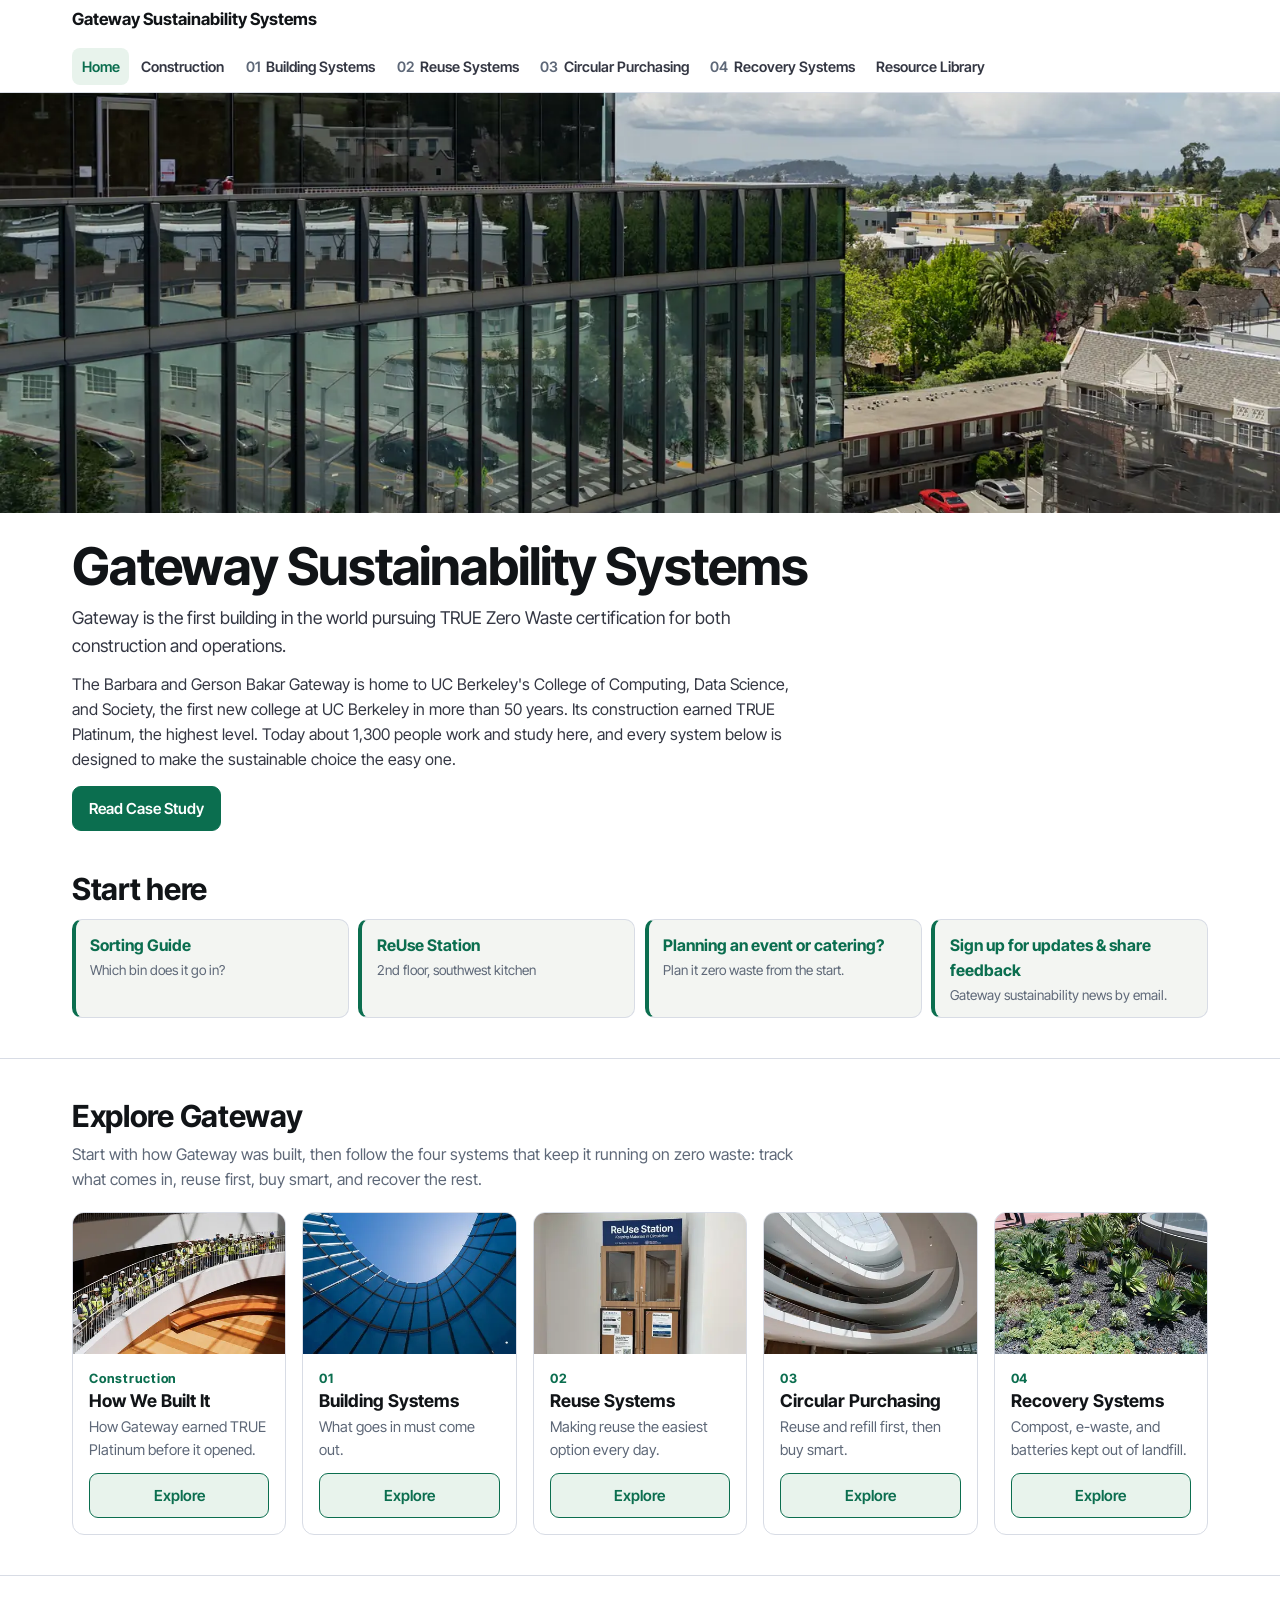
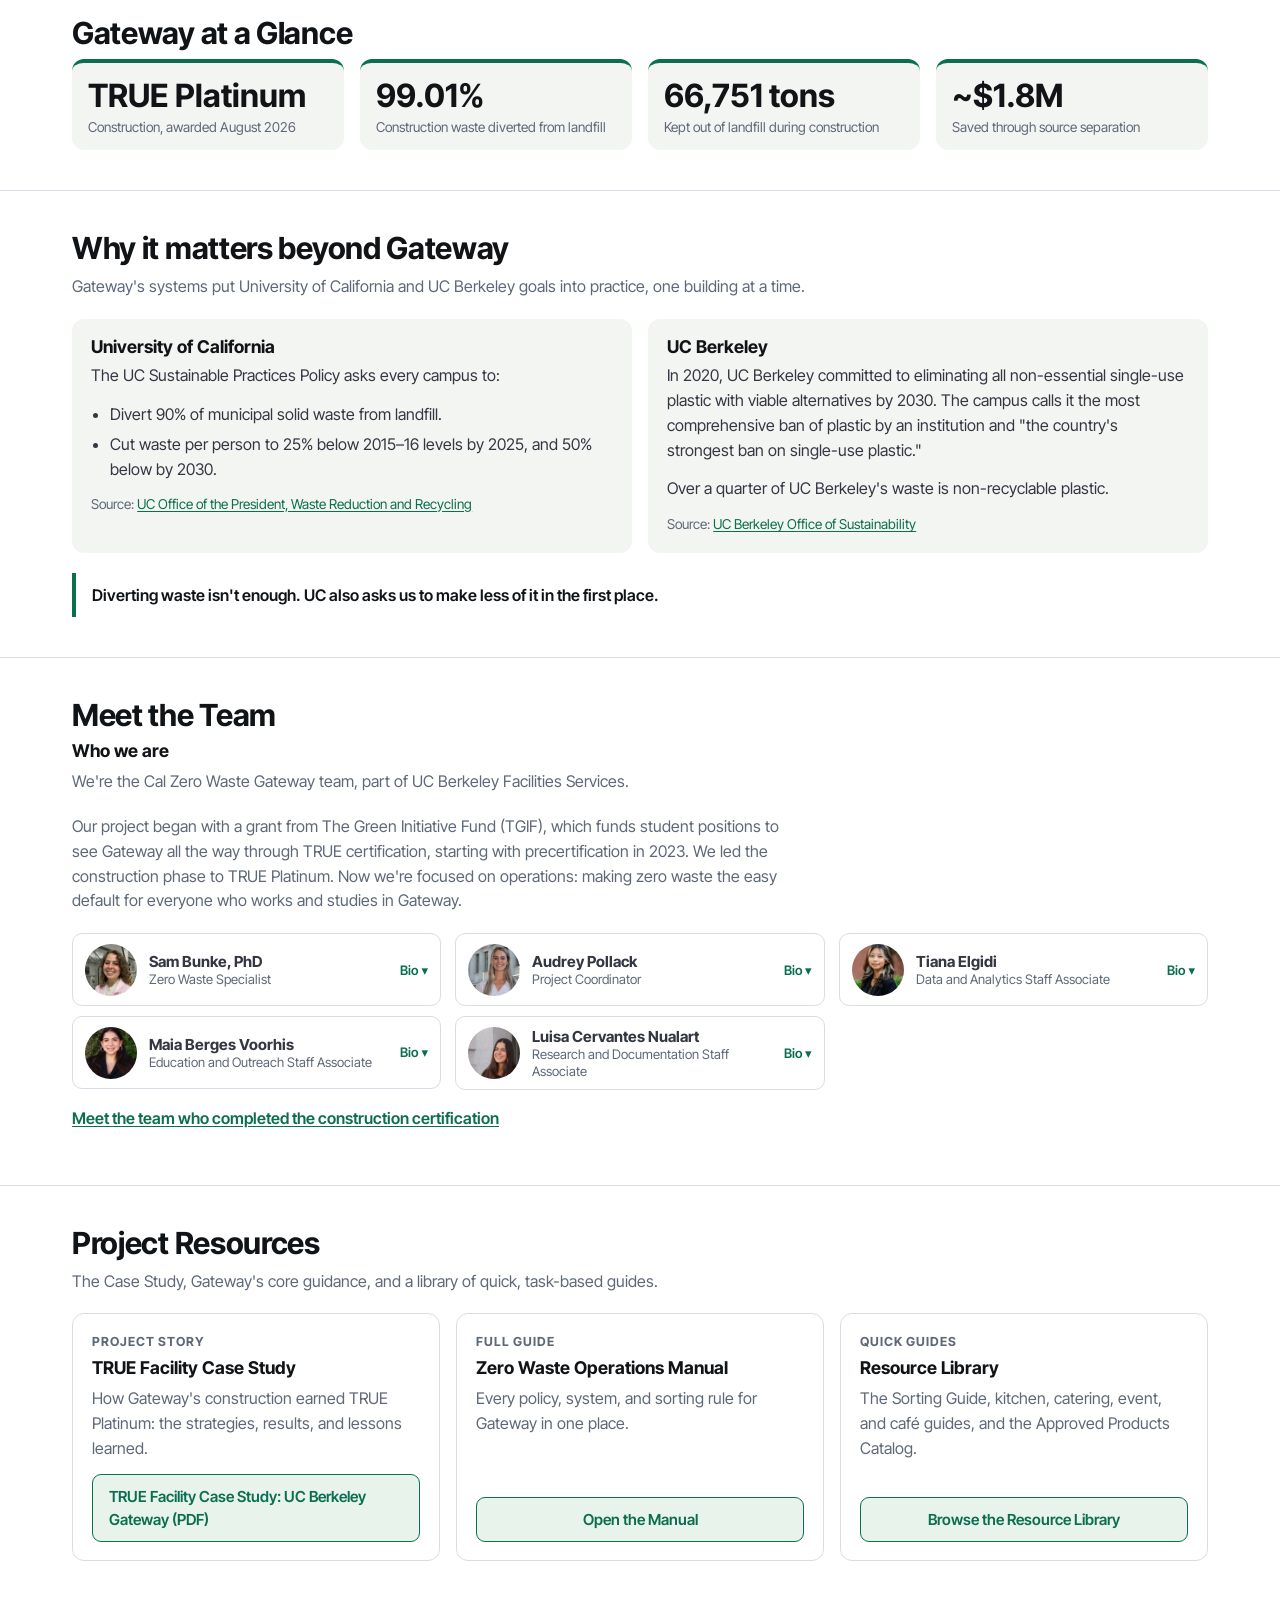
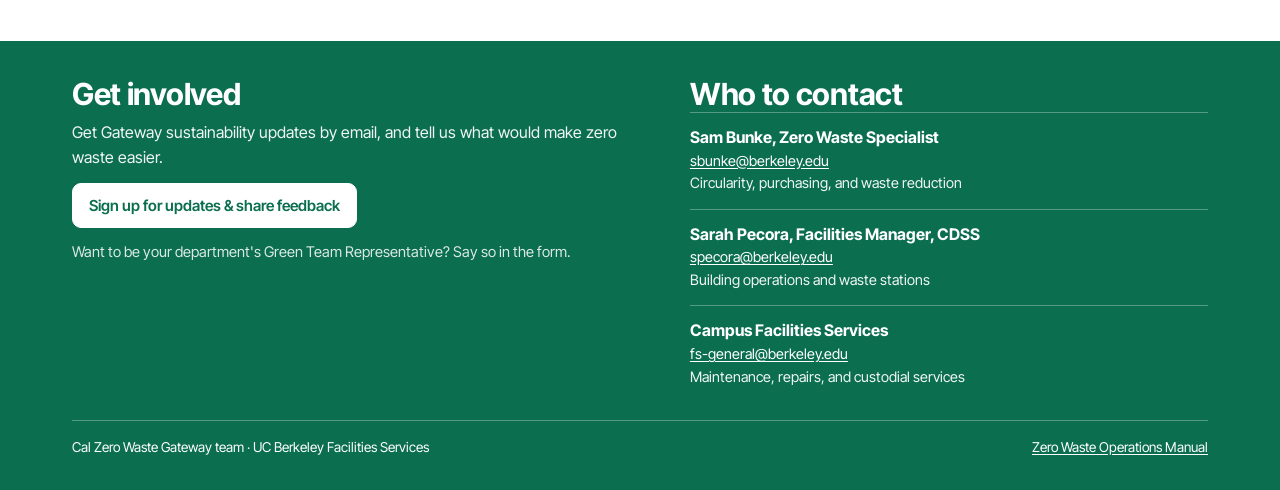
==== commit 550298bd: "Footer and Home: lead with sustainability updates sign-up and feedback Co-Authored-By: Claude Opus 5" ====
--- a/docs/index.html
+++ b/docs/index.html
@@ -51,7 +51,7 @@
           <li><a class="quick" href="resources/sorting-guide.html"><strong>Sorting Guide</strong><span>Which bin does it go in?</span></a></li>
           <li><a class="quick" href="reuse.html#stations"><strong>ReUse Station</strong><span>2nd floor, southwest kitchen</span></a></li>
           <li><a class="quick" href="resources/event-guidelines.html"><strong>Planning an event or catering?</strong><span>Plan it zero waste from the start.</span></a></li>
-          <li><a class="quick" href="https://docs.google.com/forms/d/1glC-AHEhuP3i5ERi-KG0GDzeFtqlSm39Vx3mVZaOjQc/viewform"><strong>Join the Green Team or share feedback</strong><span>Tell us in our short survey.</span></a></li>
+          <li><a class="quick" href="https://docs.google.com/forms/d/1glC-AHEhuP3i5ERi-KG0GDzeFtqlSm39Vx3mVZaOjQc/viewform"><strong>Sign up for updates &amp; share feedback</strong><span>Gateway sustainability news by email.</span></a></li>
         </ul>
       </div>
     </section>
--- a/docs/assets/css/site.css
+++ b/docs/assets/css/site.css
@@ -616,3 +616,31 @@
 .member-bio { padding: 0 0.85rem 0.8rem; font-size: 0.92rem; }
 .member-bio p { margin: 0 0 0.4rem; }
 .member-bio blockquote { margin: 0.3rem 0 0; padding-left: 0.75rem; border-left: 3px solid #0B6E4F; }
+
+
+/* Approved Products Catalog */
+.reuse-box { background: var(--green-tint); border: 1px solid var(--green); border-radius: var(--radius); padding: 1.1rem 1.2rem; }
+.reuse-box h2 { margin-top: 0; }
+.reuse-box p { margin-bottom: 0.6rem; }
+.reuse-chips { list-style: none; margin: 0.4rem 0 0.75rem; padding: 0; display: flex; flex-wrap: wrap; gap: 0.4rem; }
+.reuse-chips li { background: var(--white); border: 1px solid var(--green); color: var(--green); border-radius: 999px; padding: 0.25rem 0.7rem; font-size: 0.92rem; font-weight: 600; }
+.reuse-more { margin: 0; font-weight: 600; }
+.epp-top-label { font-weight: 600; margin: 0.75rem 0 0; }
+.epp-top li { background: var(--surface); border-color: var(--line); color: var(--ink-strong); }
+.epp-folds { border-bottom: 1px solid var(--line); margin-top: 0.5rem; }
+.epp-fold { border-top: 1px solid var(--line); padding: 0.35rem 0; margin: 0; }
+.epp-fold > summary { color: var(--ink-strong); margin-bottom: 0; }
+.epp-fold > summary h3 { font-size: 1.1rem; }
+.epp-fold[open] > summary { margin-bottom: 0.4rem; }
+.epp-list { list-style: none; margin: 0 0 0.5rem; padding: 0; }
+@media (min-width: 768px) { .epp-list { display: grid; grid-template-columns: 1fr 1fr; column-gap: 1.5rem; } }
+.epp-list li { padding: 0.5rem 0; border-bottom: 1px solid var(--line); display: flex; flex-direction: column; gap: 0.1rem; }
+.epp-list li:last-child { border-bottom: 0; }
+.epp-name { font-weight: 600; font-size: 0.97rem; }
+.epp-brand { font-weight: 400; color: var(--ink-muted); }
+.epp-meta { font-size: 0.86rem; color: var(--ink-muted); }
+.epp-note { color: var(--ink-muted); font-size: 0.95rem; margin: 0.75rem 0; }
+.epp-fold .callout { margin: 0.5rem 0 0.75rem; }
+
+/* Footer: Green Team note under the sign-up button */
+.site-footer .footer-note { margin: 0.85rem 0 0; font-size: 0.92rem; opacity: 0.9; }
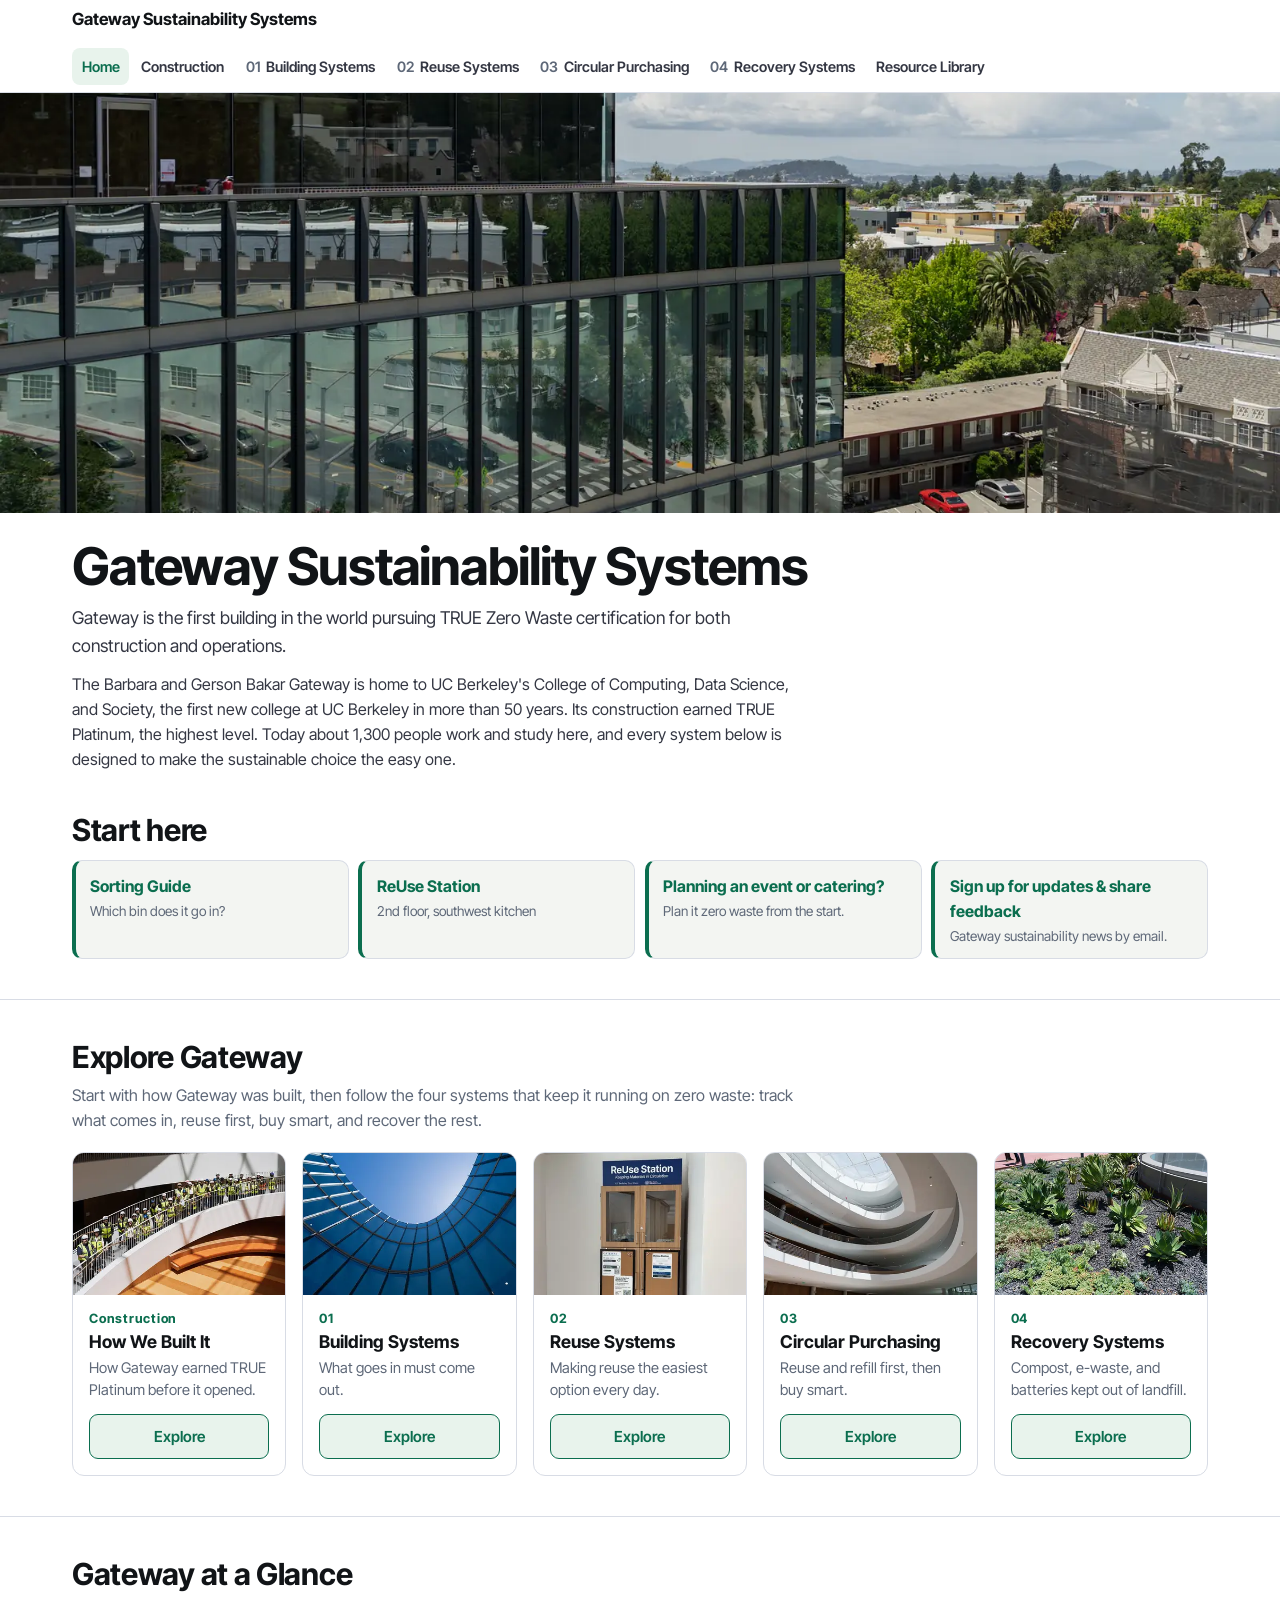
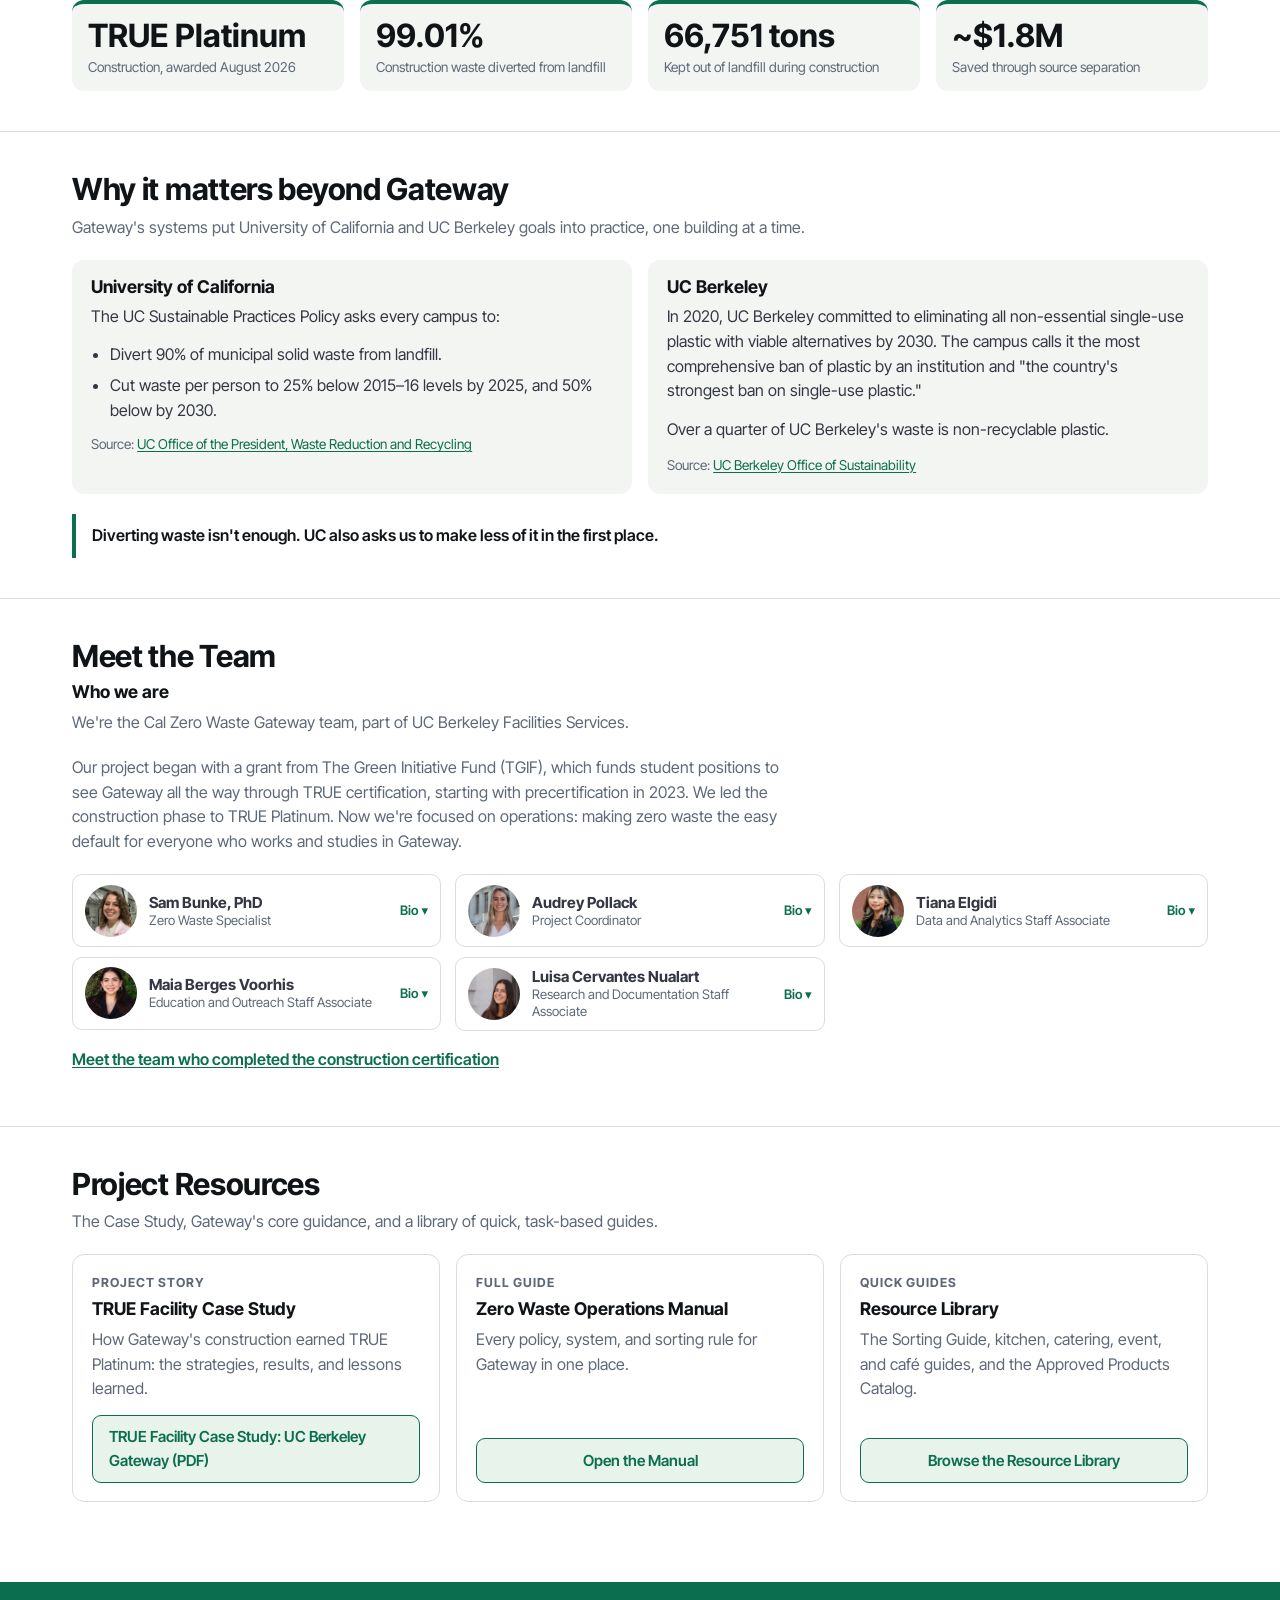
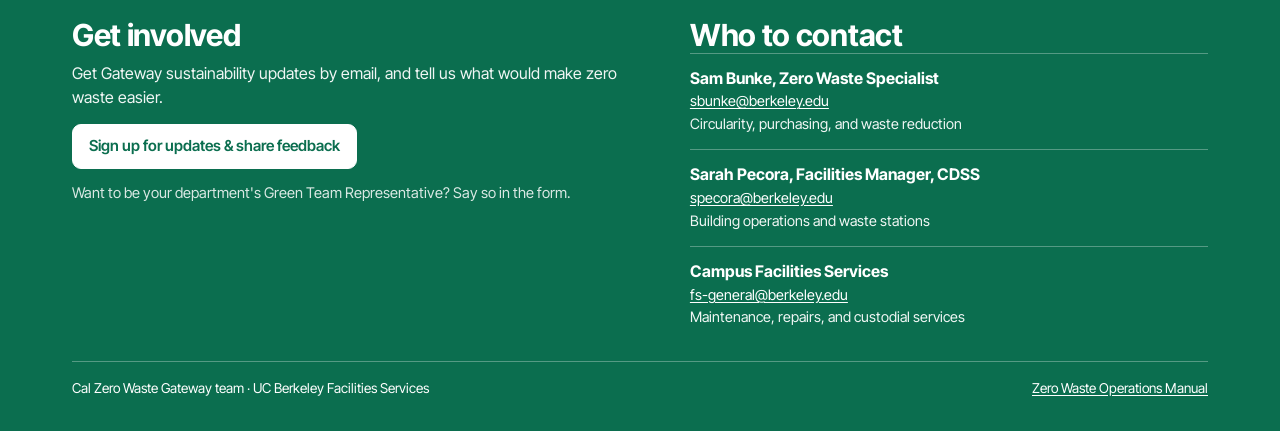
==== commit 25ae0bd5: "Home: remove Case Study button from hero (still in Project Resources) Co-Authored-By: Claude Opus 5." ====
--- a/docs/index.html
+++ b/docs/index.html
@@ -39,7 +39,6 @@
           <summary>About Gateway</summary>
           <p>The Barbara and Gerson Bakar Gateway is home to UC Berkeley's College of Computing, Data Science, and Society, the first new college at UC Berkeley in more than 50 years. Its construction earned TRUE Platinum, the highest level. Today about 1,300 people work and study here, and every system below is designed to make the sustainable choice the easy one.</p>
         </details>
-        <p class="hero-actions"><a class="btn btn-solid" href="assets/Gateway_TRUE_Case_Study.pdf" target="_blank" rel="noopener">Read Case Study<span class="sr-only">: TRUE Facility Case Study: UC Berkeley Gateway (PDF), opens in a new tab</span></a></p>
       </div>
     </section>
 
